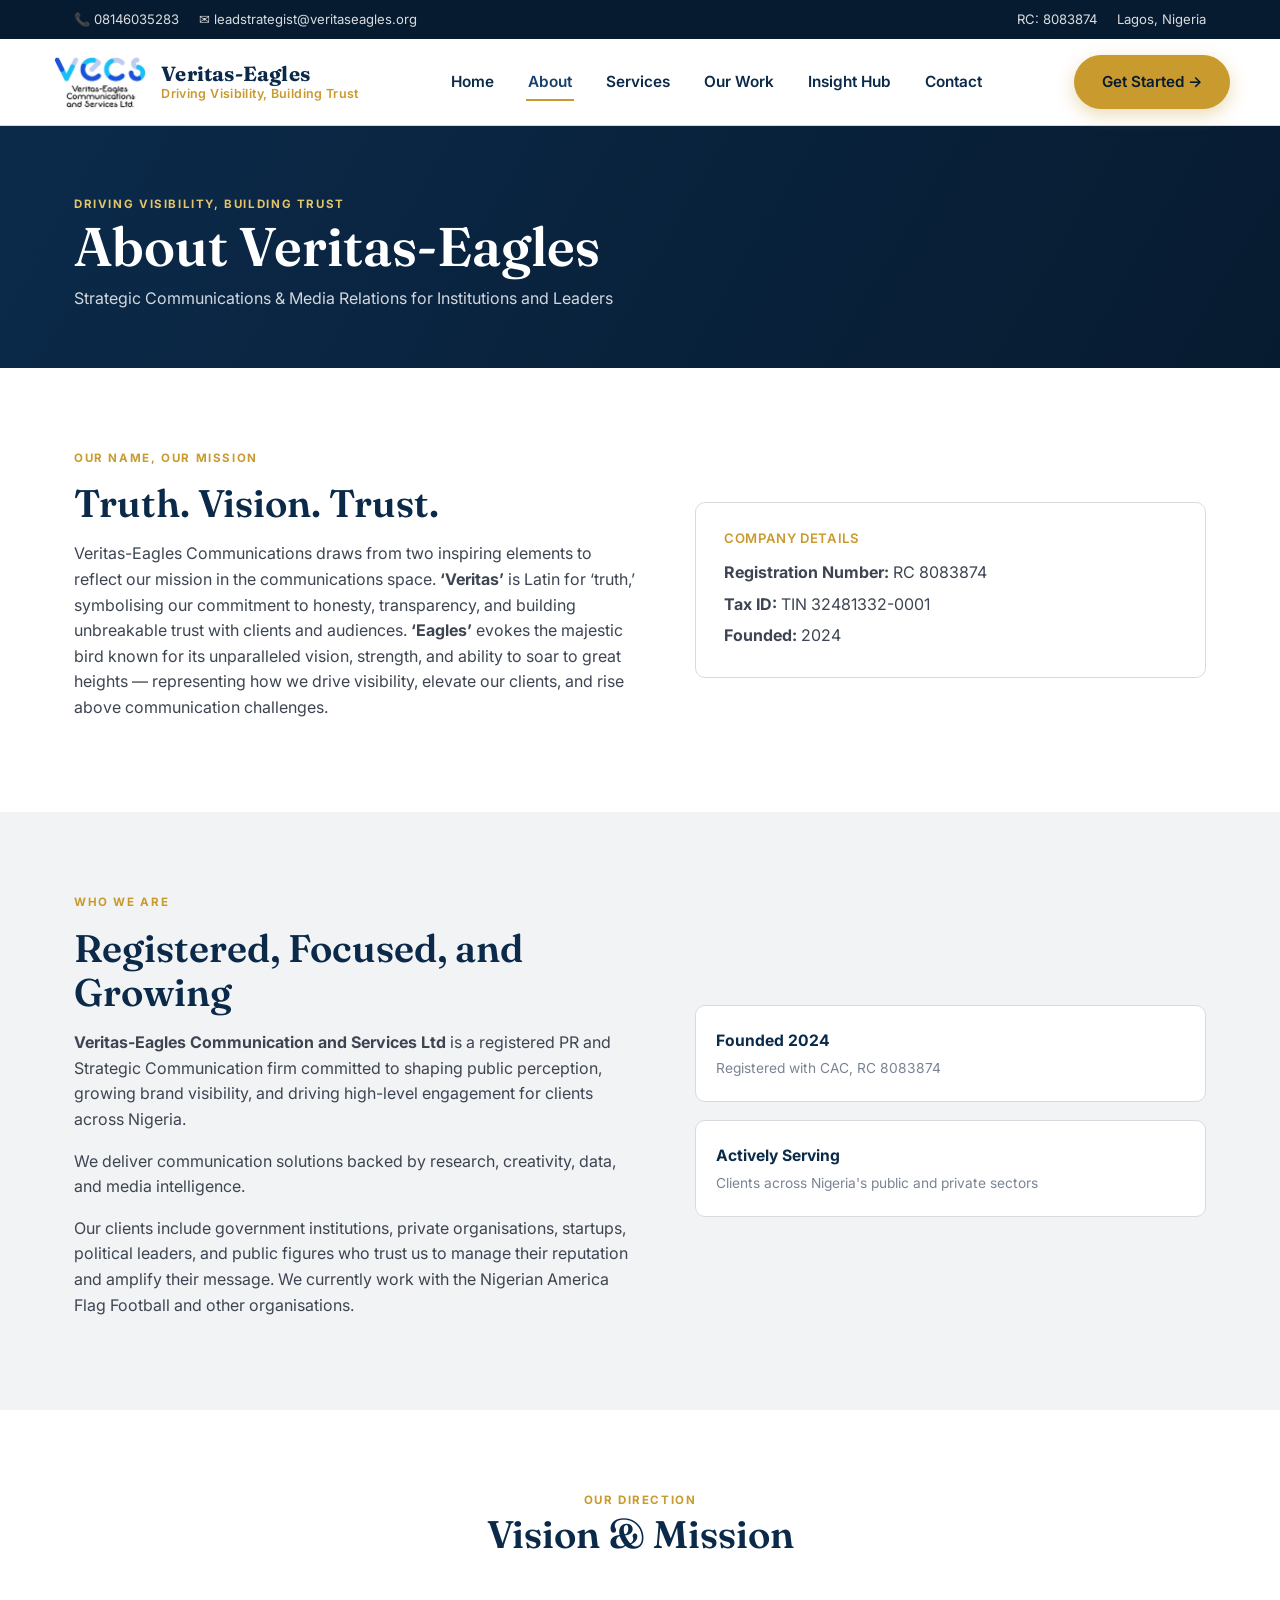
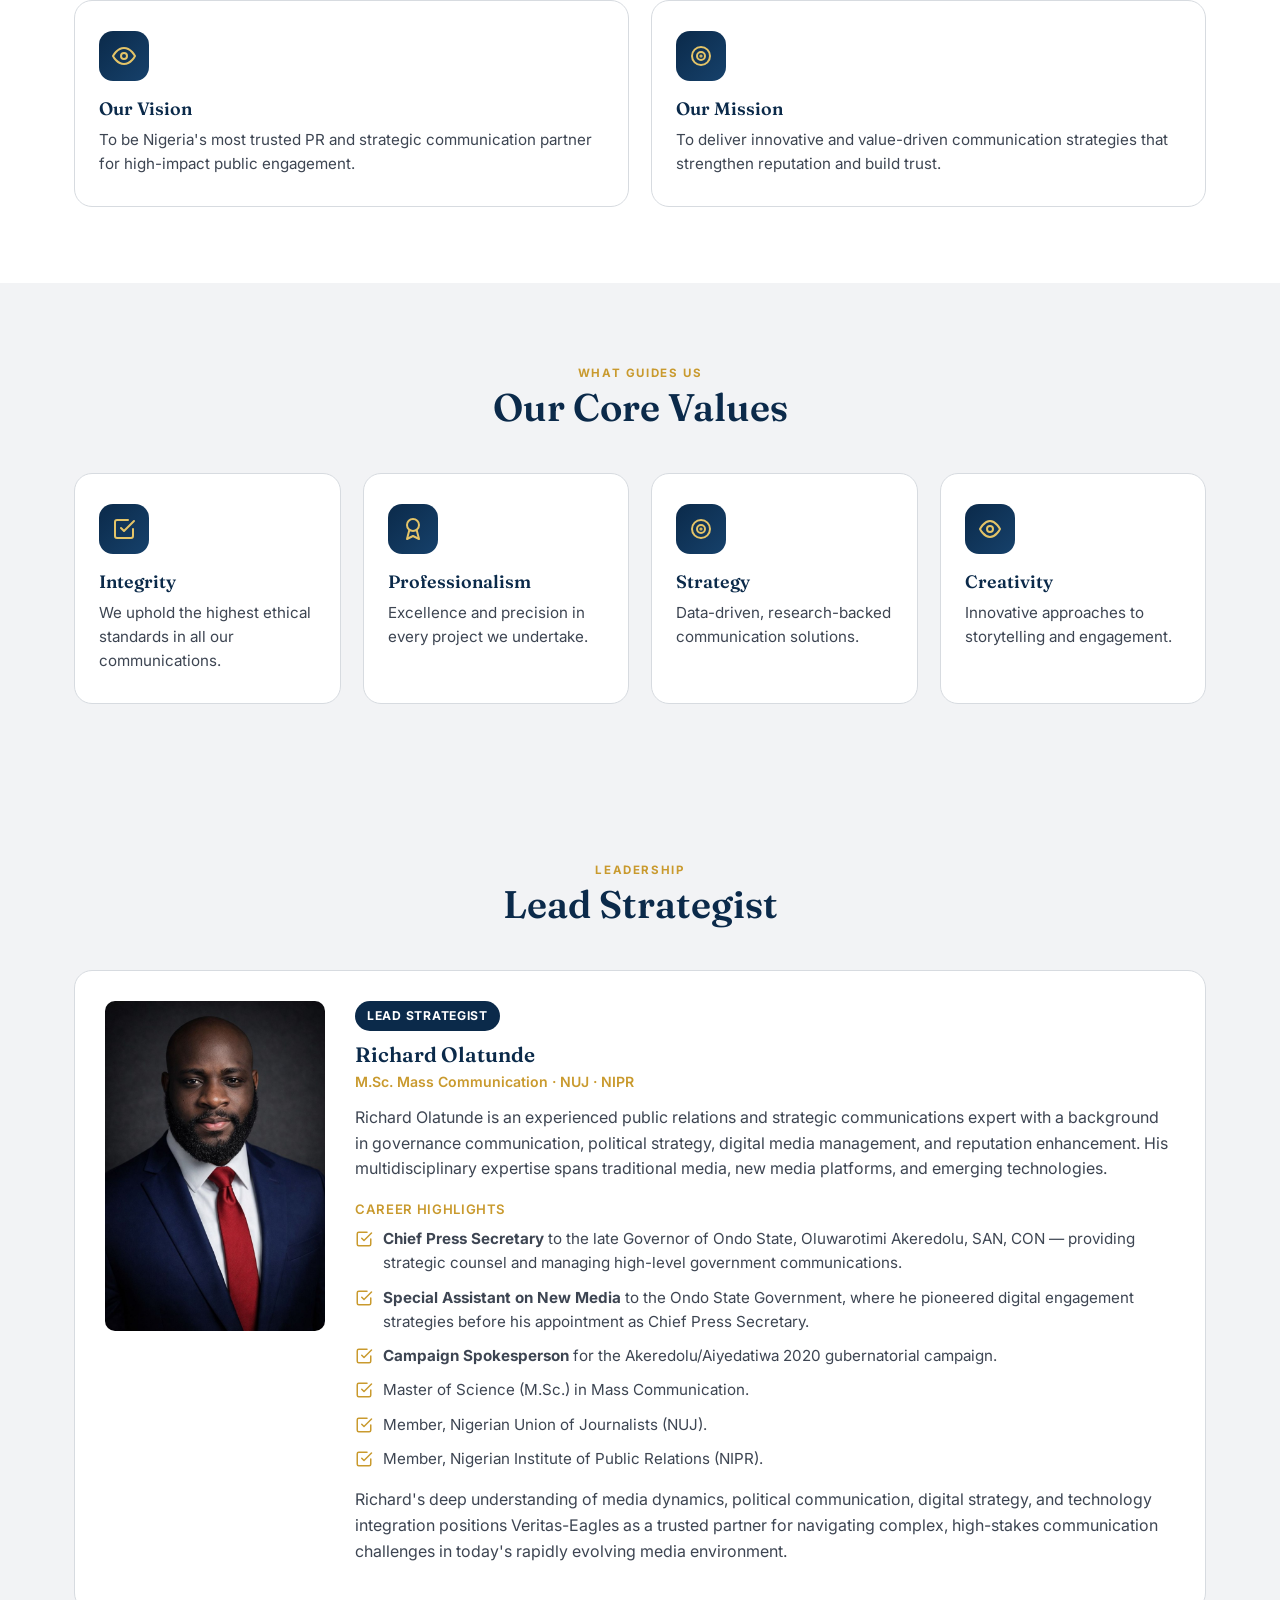
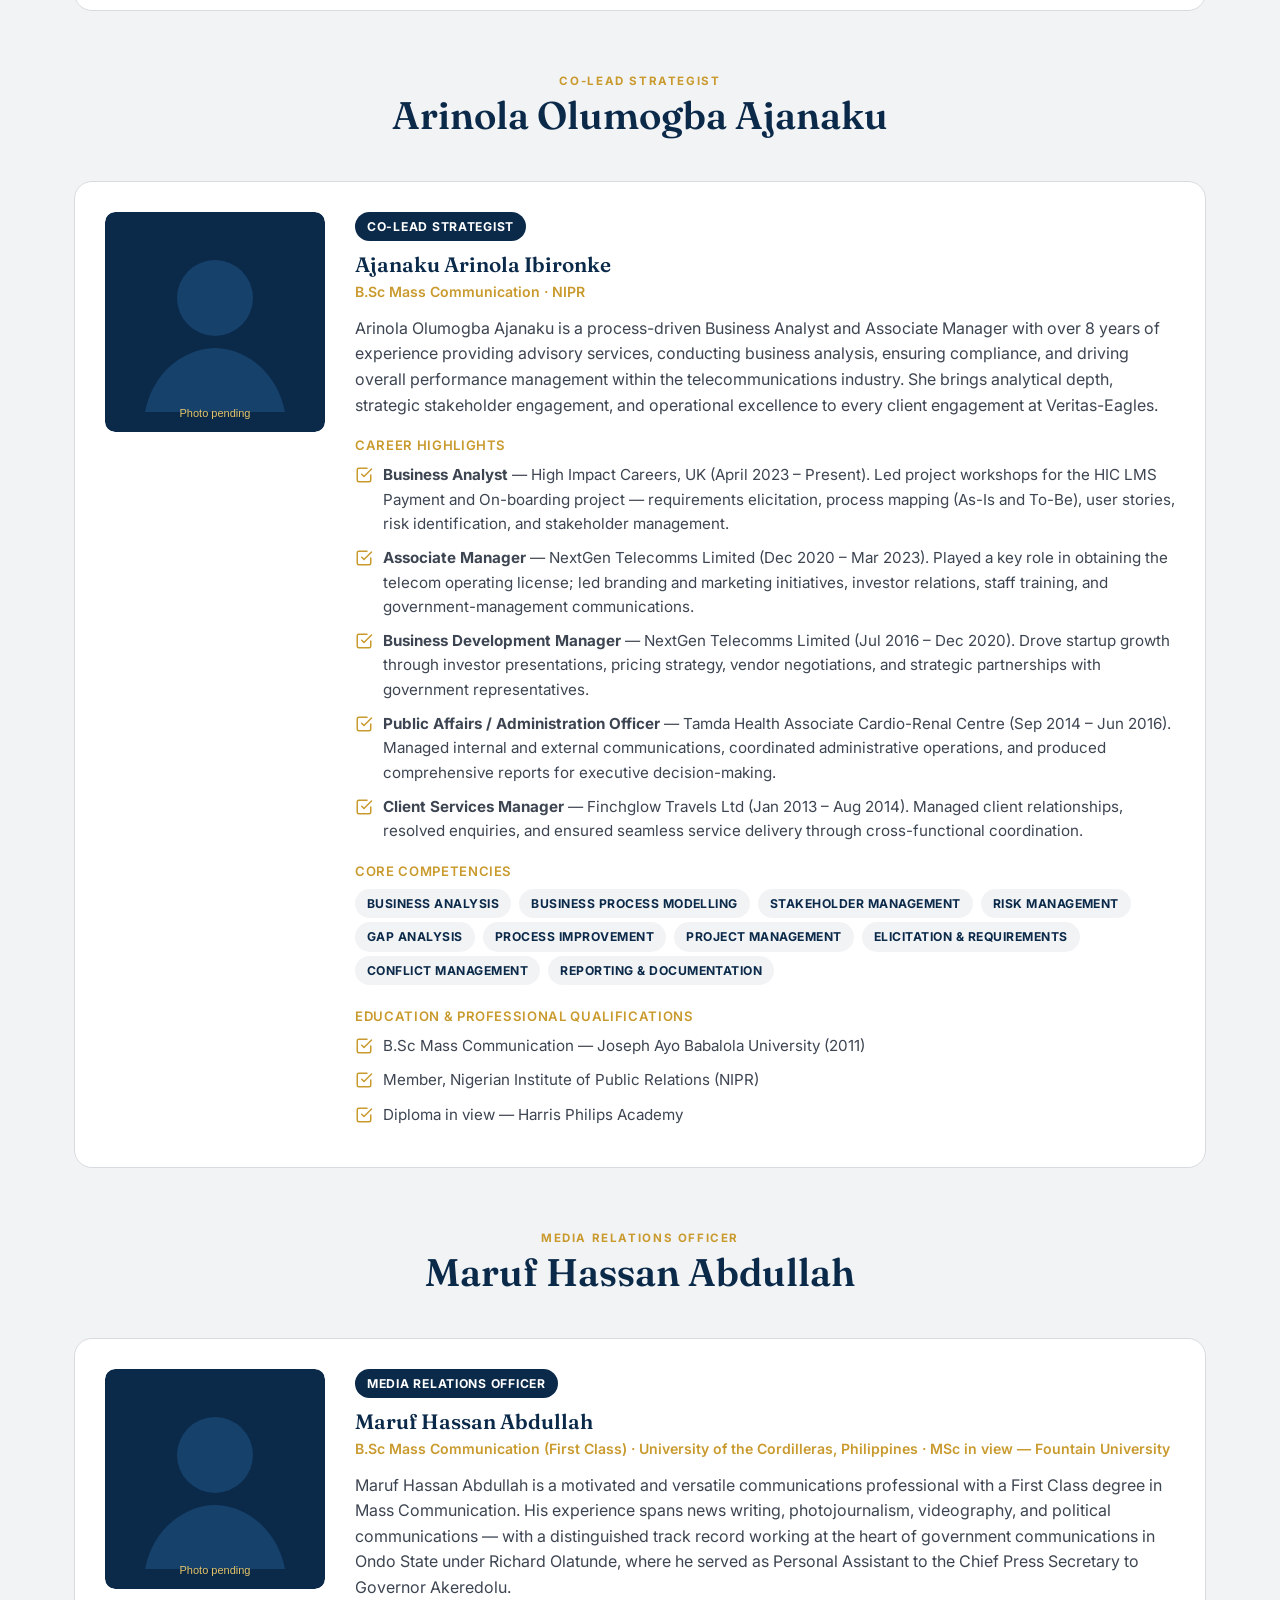
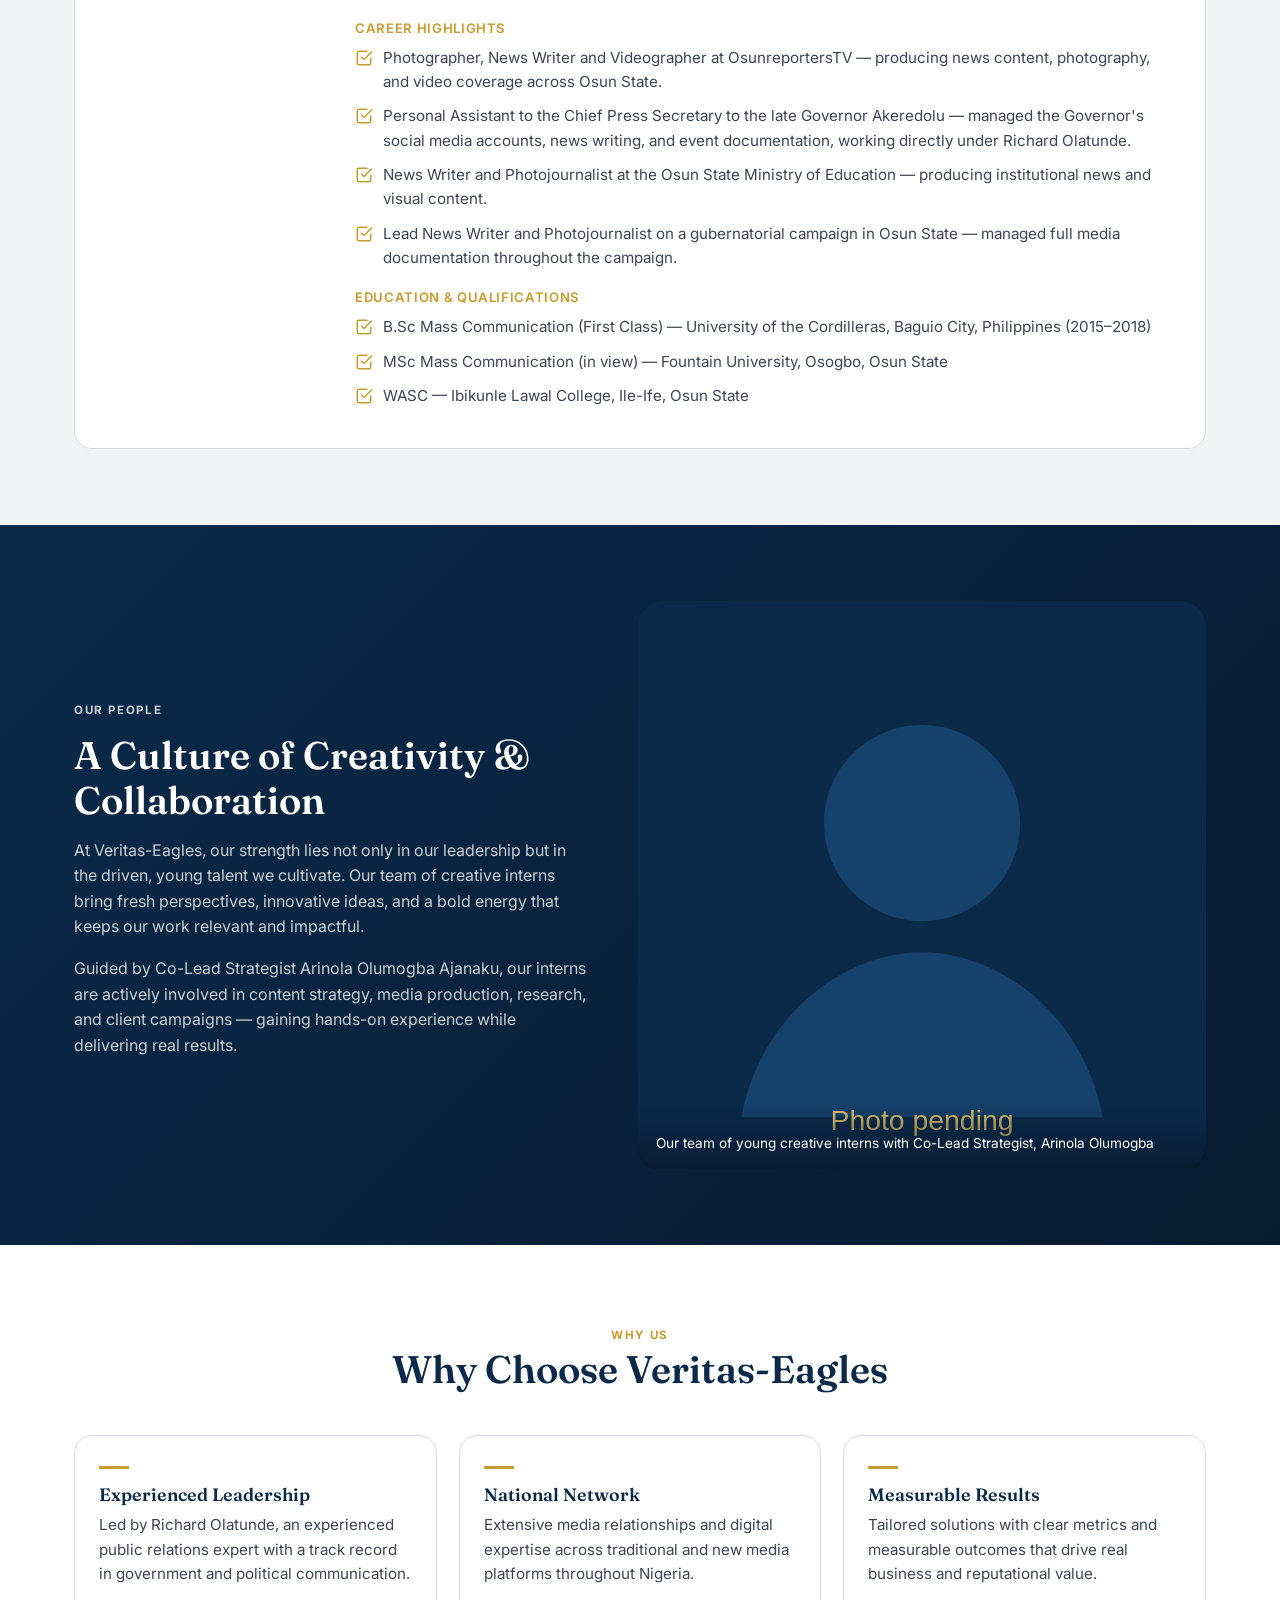
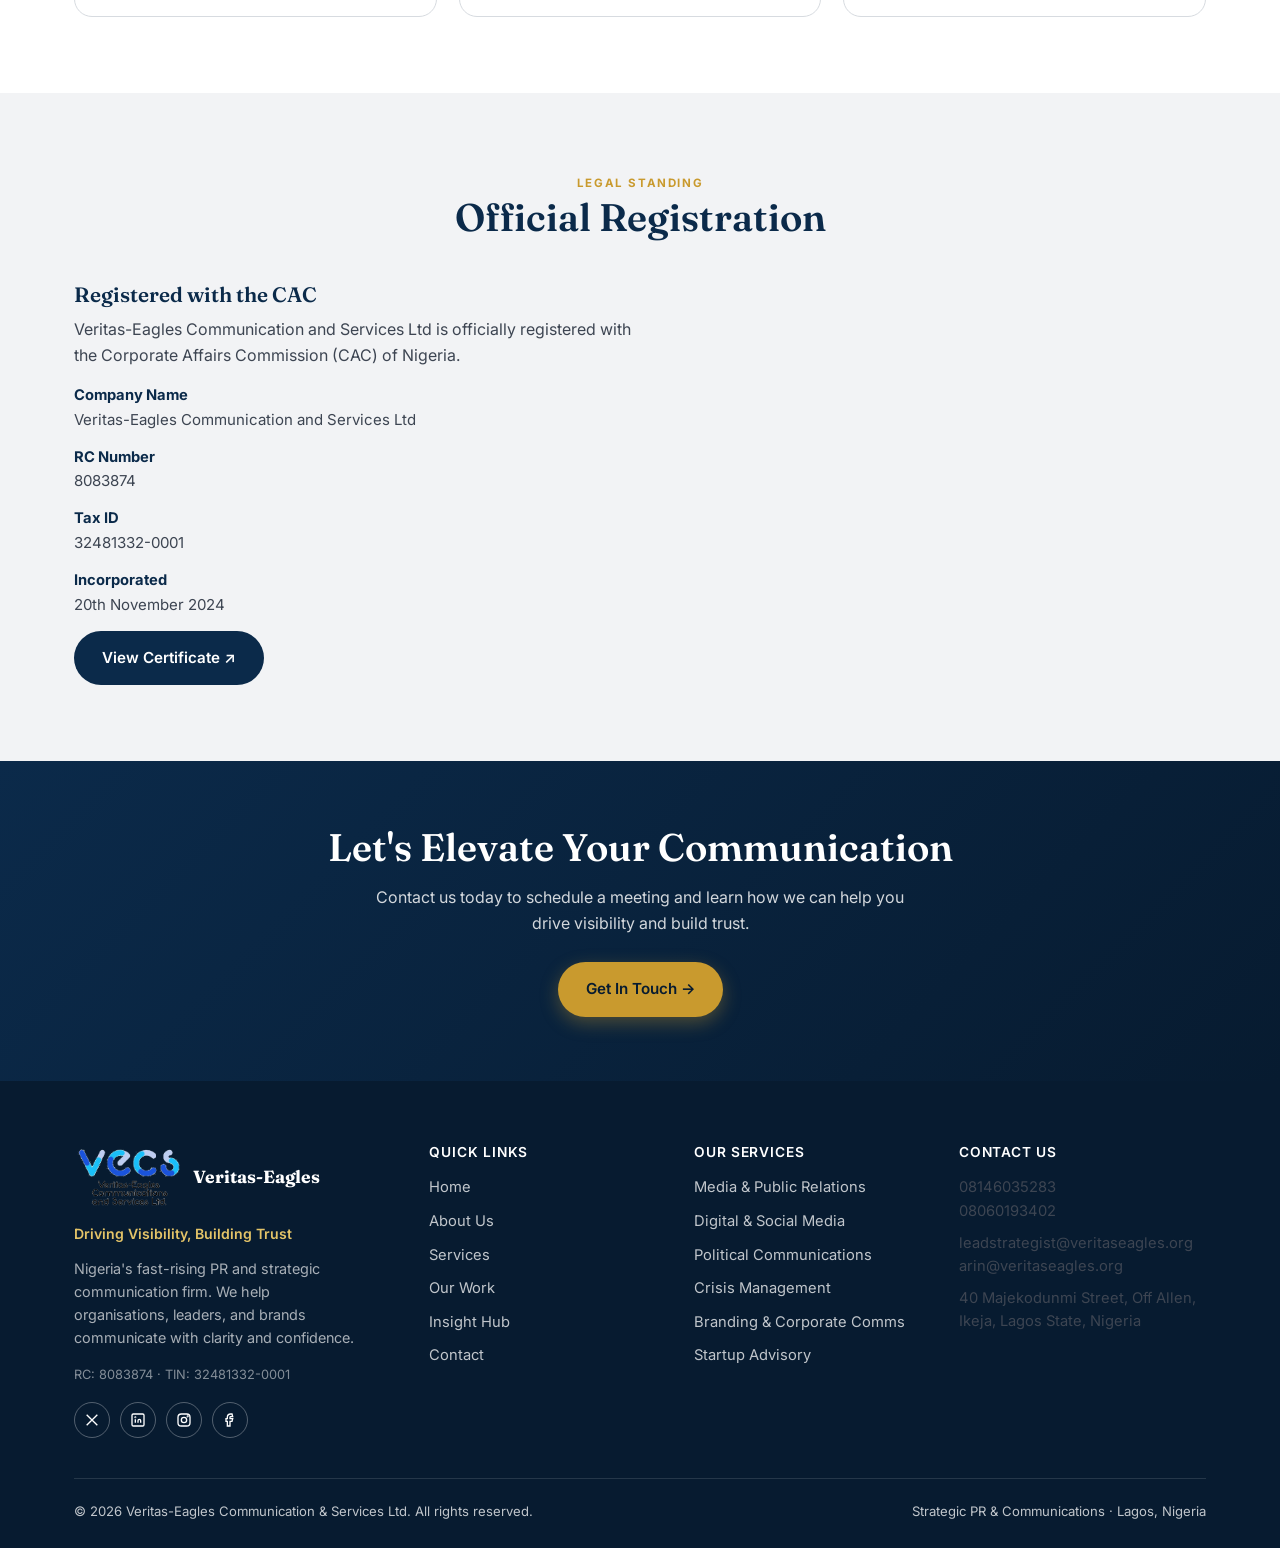
==== about.html @ 8a4286e8 "New Website" ====
<!DOCTYPE html>
<html lang="en">
<head>
<meta charset="UTF-8">
<meta name="viewport" content="width=device-width, initial-scale=1.0">
<title>About Us | Veritas-Eagles Communications</title>
<meta name="description" content="Veritas-Eagles Communications and Services Ltd — strategic communications and media relations for institutions and leaders across Nigeria.">
<link rel="icon" href="images/logo.svg" type="image/svg+xml">
<link rel="preconnect" href="https://fonts.googleapis.com">
<link href="https://fonts.googleapis.com/css2?family=Fraunces:wght@500;600;700&family=Inter:wght@400;500;600;700&display=swap" rel="stylesheet">
<link rel="stylesheet" href="css/styles.css">
</head>
<body>

<div class="topbar">
  <div class="container">
    <div class="topbar-left">
      <span>&#128222; 08146035283</span>
      <span>&#9993; leadstrategist@veritaseagles.org</span>
    </div>
    <div class="topbar-right">
      <span>RC: 8083874</span>
      <span>Lagos, Nigeria</span>
    </div>
  </div>
</div>

<header class="site-header">
  <div class="container nav-row">
    <a href="index.html" class="brand">
      <img src="images/veritas-logo-header.png" alt="Veritas-Eagles Communications and Services Ltd logo">
      <span class="brand-text">
        <span class="name">Veritas-Eagles</span>
        <span class="tagline">Driving Visibility, Building Trust</span>
      </span>
    </a>
    <nav class="main-nav">
      <ul>
        <li><a href="index.html">Home</a></li>
        <li><a href="about.html">About</a></li>
        <li><a href="services.html">Services</a></li>
        <li><a href="work.html">Our Work</a></li>
        <li><a href="insight-hub.html">Insight Hub</a></li>
        <li><a href="contact.html">Contact</a></li>
      </ul>
    </nav>
    <div class="nav-actions">
      <a href="contact.html" class="btn btn--gold">Get Started &rarr;</a>
      <button class="nav-toggle" aria-label="Toggle menu"><span></span><span></span><span></span></button>
    </div>
  </div>
</header>

<section class="page-hero">
  <div class="container">
    <p class="eyebrow">Driving Visibility, Building Trust</p>
    <h1>About Veritas-Eagles</h1>
    <p>Strategic Communications &amp; Media Relations for Institutions and Leaders</p>
  </div>
</section>

<section class="section">
  <div class="container two-col">
    <div>
      <p class="eyebrow">Our Name, Our Mission</p>
      <h2>Truth. Vision. Trust.</h2>
      <p>Veritas-Eagles Communications draws from two inspiring elements to reflect our mission in the communications space. <strong>&lsquo;Veritas&rsquo;</strong> is Latin for &lsquo;truth,&rsquo; symbolising our commitment to honesty, transparency, and building unbreakable trust with clients and audiences. <strong>&lsquo;Eagles&rsquo;</strong> evokes the majestic bird known for its unparalleled vision, strength, and ability to soar to great heights — representing how we drive visibility, elevate our clients, and rise above communication challenges.</p>
    </div>
    <div class="stat-card" style="padding:28px;">
      <h4 style="font-family:var(--font-body); text-transform:uppercase; letter-spacing:0.05em; font-size:0.82rem; color:var(--gold); margin-bottom:14px;">Company Details</h4>
      <p style="margin-bottom:6px;"><strong>Registration Number:</strong> RC 8083874</p>
      <p style="margin-bottom:6px;"><strong>Tax ID:</strong> TIN 32481332-0001</p>
      <p style="margin-bottom:0;"><strong>Founded:</strong> 2024</p>
    </div>
  </div>
</section>

<section class="section section--grey">
  <div class="container two-col">
    <div>
      <p class="eyebrow">Who We Are</p>
      <h2>Registered, Focused, and Growing</h2>
      <p><strong>Veritas-Eagles Communication and Services Ltd</strong> is a registered PR and Strategic Communication firm committed to shaping public perception, growing brand visibility, and driving high-level engagement for clients across Nigeria.</p>
      <p>We deliver communication solutions backed by research, creativity, data, and media intelligence.</p>
      <p>Our clients include government institutions, private organisations, startups, political leaders, and public figures who trust us to manage their reputation and amplify their message. We currently work with the Nigerian America Flag Football and other organisations.</p>
    </div>
    <div>
      <div class="stat-card" style="margin-bottom:18px;">
        <div class="stat-label">Founded 2024</div>
        <div class="stat-sub">Registered with CAC, RC 8083874</div>
      </div>
      <div class="stat-card">
        <div class="stat-label">Actively Serving</div>
        <div class="stat-sub">Clients across Nigeria's public and private sectors</div>
      </div>
    </div>
  </div>
</section>

<section class="section">
  <div class="container">
    <div class="section-head">
      <p class="eyebrow">Our Direction</p>
      <h2>Vision &amp; Mission</h2>
    </div>
    <div class="card-grid" style="grid-template-columns:repeat(2,1fr);">
      <div class="service-card">
        <div class="icon-badge"><svg viewBox="0 0 24 24" fill="none" stroke-width="2" stroke-linecap="round" stroke-linejoin="round"><path d="M1 12s4-8 11-8 11 8 11 8-4 8-11 8-11-8-11-8z"/><circle cx="12" cy="12" r="3"/></svg></div>
        <h3>Our Vision</h3>
        <p>To be Nigeria's most trusted PR and strategic communication partner for high-impact public engagement.</p>
      </div>
      <div class="service-card">
        <div class="icon-badge"><svg viewBox="0 0 24 24" fill="none" stroke-width="2" stroke-linecap="round" stroke-linejoin="round"><circle cx="12" cy="12" r="9"/><circle cx="12" cy="12" r="4"/><circle cx="12" cy="12" r="0.6"/></svg></div>
        <h3>Our Mission</h3>
        <p>To deliver innovative and value-driven communication strategies that strengthen reputation and build trust.</p>
      </div>
    </div>
  </div>
</section>

<section class="section section--grey">
  <div class="container">
    <div class="section-head">
      <p class="eyebrow">What Guides Us</p>
      <h2>Our Core Values</h2>
    </div>
    <div class="card-grid">
      <div class="service-card">
        <div class="icon-badge"><svg viewBox="0 0 24 24" fill="none" stroke-width="2" stroke-linecap="round" stroke-linejoin="round"><path d="M9 11l3 3L22 4"/><path d="M21 12v7a2 2 0 0 1-2 2H5a2 2 0 0 1-2-2V5a2 2 0 0 1 2-2h11"/></svg></div>
        <h3>Integrity</h3>
        <p>We uphold the highest ethical standards in all our communications.</p>
      </div>
      <div class="service-card">
        <div class="icon-badge"><svg viewBox="0 0 24 24" fill="none" stroke-width="2" stroke-linecap="round" stroke-linejoin="round"><circle cx="12" cy="8" r="6"/><path d="M8.2 13.5L6 22l6-3 6 3-2.2-8.5"/></svg></div>
        <h3>Professionalism</h3>
        <p>Excellence and precision in every project we undertake.</p>
      </div>
      <div class="service-card">
        <div class="icon-badge"><svg viewBox="0 0 24 24" fill="none" stroke-width="2" stroke-linecap="round" stroke-linejoin="round"><circle cx="12" cy="12" r="9"/><circle cx="12" cy="12" r="4"/><circle cx="12" cy="12" r="0.6"/></svg></div>
        <h3>Strategy</h3>
        <p>Data-driven, research-backed communication solutions.</p>
      </div>
      <div class="service-card">
        <div class="icon-badge"><svg viewBox="0 0 24 24" fill="none" stroke-width="2" stroke-linecap="round" stroke-linejoin="round"><path d="M2 12s4-8 10-8 10 8 10 8-4 8-10 8-10-8-10-8z"/><circle cx="12" cy="12" r="3"/></svg></div>
        <h3>Creativity</h3>
        <p>Innovative approaches to storytelling and engagement.</p>
      </div>
    </div>
  </div>
</section>

<section class="section section--grey">
  <div class="container">
    <div class="section-head">
      <p class="eyebrow">Leadership</p>
      <h2>Lead Strategist</h2>
    </div>
    <div class="team-card">
      <img src="images/richard-headshot.jpg" alt="Richard Olatunde, Lead Strategist" onerror="this.src='images/headshot-placeholder.svg'">
      <div>
        <span class="role-label">Lead Strategist</span>
        <h3 style="margin-bottom:4px;">Richard Olatunde</h3>
        <div class="credentials">M.Sc. Mass Communication &middot; NUJ &middot; NIPR</div>
        <p>Richard Olatunde is an experienced public relations and strategic communications expert with a background in governance communication, political strategy, digital media management, and reputation enhancement. His multidisciplinary expertise spans traditional media, new media platforms, and emerging technologies.</p>
        <h4 style="font-family:var(--font-body); text-transform:uppercase; letter-spacing:0.05em; font-size:0.82rem; color:var(--gold); margin:20px 0 10px;">Career Highlights</h4>
        <ul class="highlight-list">
          <li><svg viewBox="0 0 24 24" fill="none" stroke-width="2" stroke-linecap="round" stroke-linejoin="round"><path d="M9 11l3 3L22 4"/><path d="M21 12v7a2 2 0 0 1-2 2H5a2 2 0 0 1-2-2V5a2 2 0 0 1 2-2h11"/></svg><span><strong>Chief Press Secretary</strong> to the late Governor of Ondo State, Oluwarotimi Akeredolu, SAN, CON &mdash; providing strategic counsel and managing high-level government communications.</span></li>
          <li><svg viewBox="0 0 24 24" fill="none" stroke-width="2" stroke-linecap="round" stroke-linejoin="round"><path d="M9 11l3 3L22 4"/><path d="M21 12v7a2 2 0 0 1-2 2H5a2 2 0 0 1-2-2V5a2 2 0 0 1 2-2h11"/></svg><span><strong>Special Assistant on New Media</strong> to the Ondo State Government, where he pioneered digital engagement strategies before his appointment as Chief Press Secretary.</span></li>
          <li><svg viewBox="0 0 24 24" fill="none" stroke-width="2" stroke-linecap="round" stroke-linejoin="round"><path d="M9 11l3 3L22 4"/><path d="M21 12v7a2 2 0 0 1-2 2H5a2 2 0 0 1-2-2V5a2 2 0 0 1 2-2h11"/></svg><span><strong>Campaign Spokesperson</strong> for the Akeredolu/Aiyedatiwa 2020 gubernatorial campaign.</span></li>
          <li><svg viewBox="0 0 24 24" fill="none" stroke-width="2" stroke-linecap="round" stroke-linejoin="round"><path d="M9 11l3 3L22 4"/><path d="M21 12v7a2 2 0 0 1-2 2H5a2 2 0 0 1-2-2V5a2 2 0 0 1 2-2h11"/></svg><span>Master of Science (M.Sc.) in Mass Communication.</span></li>
          <li><svg viewBox="0 0 24 24" fill="none" stroke-width="2" stroke-linecap="round" stroke-linejoin="round"><path d="M9 11l3 3L22 4"/><path d="M21 12v7a2 2 0 0 1-2 2H5a2 2 0 0 1-2-2V5a2 2 0 0 1 2-2h11"/></svg><span>Member, Nigerian Union of Journalists (NUJ).</span></li>
          <li><svg viewBox="0 0 24 24" fill="none" stroke-width="2" stroke-linecap="round" stroke-linejoin="round"><path d="M9 11l3 3L22 4"/><path d="M21 12v7a2 2 0 0 1-2 2H5a2 2 0 0 1-2-2V5a2 2 0 0 1 2-2h11"/></svg><span>Member, Nigerian Institute of Public Relations (NIPR).</span></li>
        </ul>
        <p style="margin-top:16px;">Richard's deep understanding of media dynamics, political communication, digital strategy, and technology integration positions Veritas-Eagles as a trusted partner for navigating complex, high-stakes communication challenges in today's rapidly evolving media environment.</p>
      </div>
    </div>

    <div class="section-head" style="margin-top:56px;">
      <p class="eyebrow">Co-Lead Strategist</p>
      <h2>Arinola Olumogba Ajanaku</h2>
    </div>
    <div class="team-card">
      <img src="images/arinola-headshot.jpg" alt="Arinola Olumogba Ajanaku, Co-Lead Strategist" onerror="this.src='images/headshot-placeholder.svg'">
      <div>
        <span class="role-label">Co-Lead Strategist</span>
        <h3 style="margin-bottom:4px;">Ajanaku Arinola Ibironke</h3>
        <div class="credentials">B.Sc Mass Communication &middot; NIPR</div>
        <p>Arinola Olumogba Ajanaku is a process-driven Business Analyst and Associate Manager with over 8 years of experience providing advisory services, conducting business analysis, ensuring compliance, and driving overall performance management within the telecommunications industry. She brings analytical depth, strategic stakeholder engagement, and operational excellence to every client engagement at Veritas-Eagles.</p>
        <h4 style="font-family:var(--font-body); text-transform:uppercase; letter-spacing:0.05em; font-size:0.82rem; color:var(--gold); margin:20px 0 10px;">Career Highlights</h4>
        <ul class="highlight-list">
          <li><svg viewBox="0 0 24 24" fill="none" stroke-width="2" stroke-linecap="round" stroke-linejoin="round"><path d="M9 11l3 3L22 4"/><path d="M21 12v7a2 2 0 0 1-2 2H5a2 2 0 0 1-2-2V5a2 2 0 0 1 2-2h11"/></svg><span><strong>Business Analyst</strong> &mdash; High Impact Careers, UK (April 2023 &ndash; Present). Led project workshops for the HIC LMS Payment and On-boarding project &mdash; requirements elicitation, process mapping (As-Is and To-Be), user stories, risk identification, and stakeholder management.</span></li>
          <li><svg viewBox="0 0 24 24" fill="none" stroke-width="2" stroke-linecap="round" stroke-linejoin="round"><path d="M9 11l3 3L22 4"/><path d="M21 12v7a2 2 0 0 1-2 2H5a2 2 0 0 1-2-2V5a2 2 0 0 1 2-2h11"/></svg><span><strong>Associate Manager</strong> &mdash; NextGen Telecomms Limited (Dec 2020 &ndash; Mar 2023). Played a key role in obtaining the telecom operating license; led branding and marketing initiatives, investor relations, staff training, and government-management communications.</span></li>
          <li><svg viewBox="0 0 24 24" fill="none" stroke-width="2" stroke-linecap="round" stroke-linejoin="round"><path d="M9 11l3 3L22 4"/><path d="M21 12v7a2 2 0 0 1-2 2H5a2 2 0 0 1-2-2V5a2 2 0 0 1 2-2h11"/></svg><span><strong>Business Development Manager</strong> &mdash; NextGen Telecomms Limited (Jul 2016 &ndash; Dec 2020). Drove startup growth through investor presentations, pricing strategy, vendor negotiations, and strategic partnerships with government representatives.</span></li>
          <li><svg viewBox="0 0 24 24" fill="none" stroke-width="2" stroke-linecap="round" stroke-linejoin="round"><path d="M9 11l3 3L22 4"/><path d="M21 12v7a2 2 0 0 1-2 2H5a2 2 0 0 1-2-2V5a2 2 0 0 1 2-2h11"/></svg><span><strong>Public Affairs / Administration Officer</strong> &mdash; Tamda Health Associate Cardio-Renal Centre (Sep 2014 &ndash; Jun 2016). Managed internal and external communications, coordinated administrative operations, and produced comprehensive reports for executive decision-making.</span></li>
          <li><svg viewBox="0 0 24 24" fill="none" stroke-width="2" stroke-linecap="round" stroke-linejoin="round"><path d="M9 11l3 3L22 4"/><path d="M21 12v7a2 2 0 0 1-2 2H5a2 2 0 0 1-2-2V5a2 2 0 0 1 2-2h11"/></svg><span><strong>Client Services Manager</strong> &mdash; Finchglow Travels Ltd (Jan 2013 &ndash; Aug 2014). Managed client relationships, resolved enquiries, and ensured seamless service delivery through cross-functional coordination.</span></li>
        </ul>
        <h4 style="font-family:var(--font-body); text-transform:uppercase; letter-spacing:0.05em; font-size:0.82rem; color:var(--gold); margin:20px 0 10px;">Core Competencies</h4>
        <div>
          <span class="tag">Business Analysis</span><span class="tag">Business Process Modelling</span><span class="tag">Stakeholder Management</span><span class="tag">Risk Management</span><span class="tag">Gap Analysis</span><span class="tag">Process Improvement</span><span class="tag">Project Management</span><span class="tag">Elicitation &amp; Requirements</span><span class="tag">Conflict Management</span><span class="tag">Reporting &amp; Documentation</span>
        </div>
        <h4 style="font-family:var(--font-body); text-transform:uppercase; letter-spacing:0.05em; font-size:0.82rem; color:var(--gold); margin:20px 0 10px;">Education &amp; Professional Qualifications</h4>
        <ul class="highlight-list">
          <li><svg viewBox="0 0 24 24" fill="none" stroke-width="2" stroke-linecap="round" stroke-linejoin="round"><path d="M9 11l3 3L22 4"/><path d="M21 12v7a2 2 0 0 1-2 2H5a2 2 0 0 1-2-2V5a2 2 0 0 1 2-2h11"/></svg><span>B.Sc Mass Communication &mdash; Joseph Ayo Babalola University (2011)</span></li>
          <li><svg viewBox="0 0 24 24" fill="none" stroke-width="2" stroke-linecap="round" stroke-linejoin="round"><path d="M9 11l3 3L22 4"/><path d="M21 12v7a2 2 0 0 1-2 2H5a2 2 0 0 1-2-2V5a2 2 0 0 1 2-2h11"/></svg><span>Member, Nigerian Institute of Public Relations (NIPR)</span></li>
          <li><svg viewBox="0 0 24 24" fill="none" stroke-width="2" stroke-linecap="round" stroke-linejoin="round"><path d="M9 11l3 3L22 4"/><path d="M21 12v7a2 2 0 0 1-2 2H5a2 2 0 0 1-2-2V5a2 2 0 0 1 2-2h11"/></svg><span>Diploma in view &mdash; Harris Philips Academy</span></li>
        </ul>
      </div>
    </div>

    <div class="section-head" style="margin-top:56px;">
      <p class="eyebrow">Media Relations Officer</p>
      <h2>Maruf Hassan Abdullah</h2>
    </div>
    <div class="team-card">
      <img src="images/maruf-headshot.jpg" alt="Maruf Hassan Abdullah, Media Relations Officer" onerror="this.src='images/headshot-placeholder.svg'">
      <div>
        <span class="role-label">Media Relations Officer</span>
        <h3 style="margin-bottom:4px;">Maruf Hassan Abdullah</h3>
        <div class="credentials">B.Sc Mass Communication (First Class) &middot; University of the Cordilleras, Philippines &middot; MSc in view &mdash; Fountain University</div>
        <p>Maruf Hassan Abdullah is a motivated and versatile communications professional with a First Class degree in Mass Communication. His experience spans news writing, photojournalism, videography, and political communications &mdash; with a distinguished track record working at the heart of government communications in Ondo State under Richard Olatunde, where he served as Personal Assistant to the Chief Press Secretary to Governor Akeredolu.</p>
        <h4 style="font-family:var(--font-body); text-transform:uppercase; letter-spacing:0.05em; font-size:0.82rem; color:var(--gold); margin:20px 0 10px;">Career Highlights</h4>
        <ul class="highlight-list">
          <li><svg viewBox="0 0 24 24" fill="none" stroke-width="2" stroke-linecap="round" stroke-linejoin="round"><path d="M9 11l3 3L22 4"/><path d="M21 12v7a2 2 0 0 1-2 2H5a2 2 0 0 1-2-2V5a2 2 0 0 1 2-2h11"/></svg><span>Photographer, News Writer and Videographer at OsunreportersTV &mdash; producing news content, photography, and video coverage across Osun State.</span></li>
          <li><svg viewBox="0 0 24 24" fill="none" stroke-width="2" stroke-linecap="round" stroke-linejoin="round"><path d="M9 11l3 3L22 4"/><path d="M21 12v7a2 2 0 0 1-2 2H5a2 2 0 0 1-2-2V5a2 2 0 0 1 2-2h11"/></svg><span>Personal Assistant to the Chief Press Secretary to the late Governor Akeredolu &mdash; managed the Governor's social media accounts, news writing, and event documentation, working directly under Richard Olatunde.</span></li>
          <li><svg viewBox="0 0 24 24" fill="none" stroke-width="2" stroke-linecap="round" stroke-linejoin="round"><path d="M9 11l3 3L22 4"/><path d="M21 12v7a2 2 0 0 1-2 2H5a2 2 0 0 1-2-2V5a2 2 0 0 1 2-2h11"/></svg><span>News Writer and Photojournalist at the Osun State Ministry of Education &mdash; producing institutional news and visual content.</span></li>
          <li><svg viewBox="0 0 24 24" fill="none" stroke-width="2" stroke-linecap="round" stroke-linejoin="round"><path d="M9 11l3 3L22 4"/><path d="M21 12v7a2 2 0 0 1-2 2H5a2 2 0 0 1-2-2V5a2 2 0 0 1 2-2h11"/></svg><span>Lead News Writer and Photojournalist on a gubernatorial campaign in Osun State &mdash; managed full media documentation throughout the campaign.</span></li>
        </ul>
        <h4 style="font-family:var(--font-body); text-transform:uppercase; letter-spacing:0.05em; font-size:0.82rem; color:var(--gold); margin:20px 0 10px;">Education &amp; Qualifications</h4>
        <ul class="highlight-list">
          <li><svg viewBox="0 0 24 24" fill="none" stroke-width="2" stroke-linecap="round" stroke-linejoin="round"><path d="M9 11l3 3L22 4"/><path d="M21 12v7a2 2 0 0 1-2 2H5a2 2 0 0 1-2-2V5a2 2 0 0 1 2-2h11"/></svg><span>B.Sc Mass Communication (First Class) &mdash; University of the Cordilleras, Baguio City, Philippines (2015&ndash;2018)</span></li>
          <li><svg viewBox="0 0 24 24" fill="none" stroke-width="2" stroke-linecap="round" stroke-linejoin="round"><path d="M9 11l3 3L22 4"/><path d="M21 12v7a2 2 0 0 1-2 2H5a2 2 0 0 1-2-2V5a2 2 0 0 1 2-2h11"/></svg><span>MSc Mass Communication (in view) &mdash; Fountain University, Osogbo, Osun State</span></li>
          <li><svg viewBox="0 0 24 24" fill="none" stroke-width="2" stroke-linecap="round" stroke-linejoin="round"><path d="M9 11l3 3L22 4"/><path d="M21 12v7a2 2 0 0 1-2 2H5a2 2 0 0 1-2-2V5a2 2 0 0 1 2-2h11"/></svg><span>WASC &mdash; Ibikunle Lawal College, Ile-Ife, Osun State</span></li>
        </ul>
      </div>
    </div>
  </div>
</section>

<section class="section section--navy">
  <div class="container culture-split">
    <div>
      <p class="eyebrow">Our People</p>
      <h2>A Culture of Creativity &amp; Collaboration</h2>
      <p>At Veritas-Eagles, our strength lies not only in our leadership but in the driven, young talent we cultivate. Our team of creative interns bring fresh perspectives, innovative ideas, and a bold energy that keeps our work relevant and impactful.</p>
      <p>Guided by Co-Lead Strategist Arinola Olumogba Ajanaku, our interns are actively involved in content strategy, media production, research, and client campaigns &mdash; gaining hands-on experience while delivering real results.</p>
    </div>
    <div class="culture-figure">
      <img src="images/team-photo.jpg" alt="Veritas-Eagles creative team" onerror="this.src='images/headshot-placeholder.svg'">
      <div class="culture-caption">Our team of young creative interns with Co-Lead Strategist, Arinola Olumogba</div>
    </div>
  </div>
</section>

<section class="section">
  <div class="container">
    <div class="section-head">
      <p class="eyebrow">Why Us</p>
      <h2>Why Choose Veritas-Eagles</h2>
    </div>
    <div class="card-grid" style="grid-template-columns:repeat(3,1fr);">
      <div class="service-card">
        <div class="accent-bar" style="width:30px; height:3px; background:var(--gold); margin-bottom:16px;"></div>
        <h3>Experienced Leadership</h3>
        <p>Led by Richard Olatunde, an experienced public relations expert with a track record in government and political communication.</p>
      </div>
      <div class="service-card">
        <div class="accent-bar" style="width:30px; height:3px; background:var(--gold); margin-bottom:16px;"></div>
        <h3>National Network</h3>
        <p>Extensive media relationships and digital expertise across traditional and new media platforms throughout Nigeria.</p>
      </div>
      <div class="service-card">
        <div class="accent-bar" style="width:30px; height:3px; background:var(--gold); margin-bottom:16px;"></div>
        <h3>Measurable Results</h3>
        <p>Tailored solutions with clear metrics and measurable outcomes that drive real business and reputational value.</p>
      </div>
    </div>
  </div>
</section>

<section class="section section--grey">
  <div class="container">
    <div class="section-head">
      <p class="eyebrow">Legal Standing</p>
      <h2>Official Registration</h2>
    </div>
    <div class="two-col">
      <div>
        <h3 style="margin-bottom:10px;">Registered with the CAC</h3>
        <p>Veritas-Eagles Communication and Services Ltd is officially registered with the Corporate Affairs Commission (CAC) of Nigeria.</p>
        <div class="reg-detail"><div><strong>Company Name</strong><span class="sub">Veritas-Eagles Communication and Services Ltd</span></div></div>
        <div class="reg-detail"><div><strong>RC Number</strong><span class="sub">8083874</span></div></div>
        <div class="reg-detail"><div><strong>Tax ID</strong><span class="sub">32481332-0001</span></div></div>
        <div class="reg-detail"><div><strong>Incorporated</strong><span class="sub">20th November 2024</span></div></div>
        <a href="images/cac-certificate.jpg" target="_blank" class="btn btn--navy">View Certificate &#8599;</a>
      </div>
      <div class="cert-wrap">
        <img src="images/cac-certificate.jpg" alt="CAC Certificate of Incorporation" onerror="this.parentElement.style.display='none'">
        <div class="cert-hint">Click to enlarge</div>
      </div>
    </div>
  </div>
</section>

<section class="section section--navy cta-band">
  <div class="container">
    <h2>Let's Elevate Your Communication</h2>
    <p>Contact us today to schedule a meeting and learn how we can help you drive visibility and build trust.</p>
    <a href="contact.html" class="btn btn--gold">Get In Touch &rarr;</a>
  </div>
</section>

<footer class="site-footer" id="site-footer-include"></footer>

<script src="js/main.js"></script>
<script src="js/footer.js"></script>
</body>
</html>
---- css/styles.css ----
/* ============================================================
   VECS — Veritas-Eagles Communications and Services Ltd
   Global stylesheet
   ============================================================ */

:root {
  --navy: #0B2A4A;
  --navy-deep: #071B30;
  --navy-mid: #16416B;
  --gold: #C99A2E;
  --gold-light: #E4C468;
  --off-white: #F7F8FA;
  --grey-100: #F2F3F5;
  --grey-300: #D7DBE0;
  --grey-500: #7A8494;
  --grey-700: #3D4552;
  --ink: #16202C;
  --white: #FFFFFF;
  --radius: 10px;
  --radius-lg: 18px;
  --shadow-sm: 0 2px 10px rgba(11, 42, 74, 0.08);
  --shadow-md: 0 10px 30px rgba(11, 42, 74, 0.14);
  --max-width: 1180px;
  --font-head: 'Fraunces', Georgia, 'Times New Roman', serif;
  --font-body: 'Inter', -apple-system, BlinkMacSystemFont, 'Segoe UI', sans-serif;
}

* { box-sizing: border-box; }
html { scroll-behavior: smooth; }

body {
  margin: 0;
  font-family: var(--font-body);
  color: var(--ink);
  background: var(--white);
  line-height: 1.6;
  -webkit-font-smoothing: antialiased;
}

img { max-width: 100%; display: block; }
a { color: inherit; text-decoration: none; }
ul { margin: 0; padding: 0; list-style: none; }

.container {
  max-width: var(--max-width);
  margin: 0 auto;
  padding: 0 24px;
}

h1, h2, h3, h4 {
  font-family: var(--font-head);
  color: var(--navy);
  line-height: 1.15;
  margin: 0 0 16px;
  font-weight: 600;
}

h1 { font-size: clamp(2.2rem, 4.5vw, 3.4rem); }
h2 { font-size: clamp(1.7rem, 3vw, 2.4rem); }
h3 { font-size: 1.3rem; }

p { margin: 0 0 16px; color: var(--grey-700); }

.eyebrow {
  display: inline-block;
  font-family: var(--font-body);
  font-weight: 700;
  font-size: 0.72rem;
  letter-spacing: 0.14em;
  text-transform: uppercase;
  color: var(--gold);
  margin-bottom: 14px;
}

.section {
  padding: 76px 0;
}

.section--tight { padding: 48px 0; }
.section--grey { background: var(--grey-100); }
.section--navy {
  background: linear-gradient(135deg, var(--navy) 0%, var(--navy-deep) 100%);
  color: var(--white);
}
.section--navy h2, .section--navy h3 { color: var(--white); }
.section--navy p { color: rgba(255,255,255,0.78); }

.section-head {
  max-width: 680px;
  margin: 0 auto 44px;
  text-align: center;
}
.section-head p { margin: 0; }

/* ---------- Buttons ---------- */
.btn {
  display: inline-flex;
  align-items: center;
  gap: 8px;
  padding: 13px 26px;
  border-radius: 999px;
  font-weight: 600;
  font-size: 0.95rem;
  border: 2px solid transparent;
  cursor: pointer;
  transition: transform 0.15s ease, box-shadow 0.15s ease, background 0.15s ease;
  white-space: nowrap;
}
.btn:hover { transform: translateY(-1px); }

.btn--gold {
  background: var(--gold);
  color: var(--navy-deep);
  box-shadow: 0 6px 18px rgba(201, 154, 46, 0.35);
}
.btn--gold:hover { background: var(--gold-light); }

.btn--navy {
  background: var(--navy);
  color: var(--white);
}
.btn--navy:hover { background: var(--navy-mid); }

.btn--outline {
  background: transparent;
  border-color: rgba(255,255,255,0.5);
  color: inherit;
}
.btn--outline:hover { background: rgba(255,255,255,0.1); }

.btn--outline-navy {
  background: transparent;
  border-color: var(--navy);
  color: var(--navy);
}
.btn--outline-navy:hover { background: var(--navy); color: var(--white); }

/* ---------- Top bar ---------- */
.topbar {
  background: var(--navy-deep);
  color: rgba(255,255,255,0.85);
  font-size: 0.82rem;
}
.topbar .container {
  display: flex;
  justify-content: space-between;
  align-items: center;
  padding-top: 9px;
  padding-bottom: 9px;
  flex-wrap: wrap;
  gap: 6px;
}
.topbar a { color: rgba(255,255,255,0.85); }
.topbar-left, .topbar-right { display: flex; gap: 20px; align-items: center; flex-wrap: wrap; }
.topbar-left span, .topbar-right span { display: inline-flex; align-items: center; gap: 6px; }

/* ---------- Header / Nav ---------- */
header.site-header {
  background: var(--white);
  border-bottom: 1px solid var(--grey-300);
  position: sticky;
  top: 0;
  z-index: 100;
}
.nav-row {
  display: flex;
  align-items: center;
  justify-content: space-between;
  padding: 14px 0;
  gap: 24px;
}
.brand {
  display: flex;
  align-items: center;
  gap: 12px;
}
.brand img { height: 58px; width: auto; }
.brand-text { display: flex; flex-direction: column; line-height: 1.2; }
.brand-text .name {
  font-family: var(--font-head);
  font-weight: 700;
  font-size: 1.28rem;
  color: var(--navy);
  letter-spacing: 0.01em;
}
.brand-text .tagline {
  font-size: 0.78rem;
  font-weight: 600;
  color: var(--gold);
  letter-spacing: 0.03em;
}

nav.main-nav ul { display: flex; gap: 30px; align-items: center; }
nav.main-nav a {
  font-weight: 600;
  font-size: 0.96rem;
  color: var(--navy);
  padding: 8px 2px;
  border-bottom: 2px solid transparent;
  transition: border-color 0.15s ease, color 0.15s ease;
}
nav.main-nav a:hover,
nav.main-nav a.active { border-color: var(--gold); color: var(--navy-mid); }

.nav-actions { display: flex; align-items: center; gap: 18px; }

.nav-toggle {
  display: none;
  flex-direction: column;
  gap: 5px;
  background: none;
  border: none;
  cursor: pointer;
  padding: 6px;
}
.nav-toggle span { width: 26px; height: 2.5px; background: var(--navy); border-radius: 2px; }

@media (max-width: 900px) {
  nav.main-nav {
    display: none;
    position: absolute;
    top: 100%;
    left: 0;
    right: 0;
    background: var(--white);
    border-bottom: 1px solid var(--grey-300);
    box-shadow: var(--shadow-md);
  }
  nav.main-nav.open { display: block; }
  nav.main-nav ul { flex-direction: column; padding: 18px 24px; gap: 4px; align-items: stretch; }
  nav.main-nav a { display: block; padding: 12px 0; border-bottom: 1px solid var(--grey-100); }
  .nav-toggle { display: flex; }
  .nav-actions .btn--gold { display: none; }
}

/* ---------- Hero ---------- */
.hero {
  position: relative;
  overflow: hidden;
  background: linear-gradient(120deg, var(--navy) 0%, var(--navy-mid) 55%, var(--navy-deep) 100%);
  color: var(--white);
}
.hero-slides {
  position: absolute;
  inset: 0;
  width: 100%;
  height: 100%;
  overflow: hidden;
}
.hero-slide {
  position: absolute;
  inset: 0;
  width: 100%;
  height: 100%;
  object-fit: cover;
  opacity: 0;
  transition: opacity 1.4s ease;
}
.hero-slide.active { opacity: 0.55; }
.hero::after {
  content: "";
  position: absolute;
  inset: 0;
  background: linear-gradient(120deg, rgba(11,42,74,0.92) 0%, rgba(11,42,74,0.65) 45%, rgba(7,27,48,0.85) 100%);
  z-index: 1;
}
.hero-dots {
  position: absolute;
  bottom: 22px;
  left: 24px;
  z-index: 3;
  display: flex;
  gap: 8px;
}
.hero-dots button {
  width: 8px; height: 8px;
  border-radius: 50%;
  border: none;
  background: rgba(255,255,255,0.35);
  cursor: pointer;
  padding: 0;
}
.hero-dots button.active { background: var(--gold); }
.hero-inner {
  position: relative;
  z-index: 2;
  padding: 96px 0 110px;
  max-width: 720px;
}
.hero .eyebrow { color: var(--gold-light); }
.hero h1 { color: var(--white); margin-bottom: 10px; }
.hero .subhead {
  font-family: var(--font-head);
  font-size: 1.3rem;
  color: var(--gold-light);
  margin-bottom: 22px;
}
.hero p.lead {
  font-size: 1.08rem;
  color: rgba(255,255,255,0.86);
  max-width: 560px;
}
.hero-actions { display: flex; gap: 16px; margin-top: 30px; flex-wrap: wrap; }
.pill {
  display: inline-block;
  padding: 7px 16px;
  border-radius: 999px;
  border: 1px solid rgba(255,255,255,0.35);
  font-size: 0.82rem;
  font-weight: 600;
  color: var(--gold-light);
  margin-bottom: 20px;
}

.page-hero {
  background: linear-gradient(120deg, var(--navy) 0%, var(--navy-deep) 100%);
  color: var(--white);
  padding: 64px 0 56px;
}
.page-hero .eyebrow { color: var(--gold-light); }
.page-hero h1 { color: var(--white); margin-bottom: 8px; }
.page-hero p { color: rgba(255,255,255,0.82); max-width: 620px; margin: 0; }

/* ---------- Stat tiles ---------- */
.stat-grid {
  display: grid;
  grid-template-columns: repeat(4, 1fr);
  gap: 18px;
  margin-top: 34px;
}
.stat-card {
  background: var(--white);
  border: 1px solid var(--grey-300);
  border-radius: var(--radius);
  padding: 22px 20px;
}
.stat-card .stat-label { font-weight: 700; color: var(--navy); font-size: 0.98rem; }
.stat-card .stat-sub { font-size: 0.86rem; color: var(--grey-500); margin-top: 4px; }

@media (max-width: 800px) {
  .stat-grid { grid-template-columns: 1fr 1fr; }
}
@media (max-width: 520px) {
  .stat-grid { grid-template-columns: 1fr; }
}

/* ---------- About / two column ---------- */
.two-col {
  display: grid;
  grid-template-columns: 1.05fr 0.95fr;
  gap: 56px;
  align-items: center;
}
@media (max-width: 860px) {
  .two-col { grid-template-columns: 1fr; }
}

.about-figure {
  background: var(--grey-100);
  border-radius: var(--radius-lg);
  padding: 10px;
  border: 1px solid var(--grey-300);
}
.about-figure img { border-radius: calc(var(--radius-lg) - 6px); width: 100%; }

/* ---------- Cards / grids ---------- */
.card-grid {
  display: grid;
  grid-template-columns: repeat(4, 1fr);
  gap: 22px;
}
@media (max-width: 980px) { .card-grid { grid-template-columns: 1fr 1fr; } }
@media (max-width: 560px) { .card-grid { grid-template-columns: 1fr; } }

.service-card {
  background: var(--white);
  border: 1px solid var(--grey-300);
  border-radius: var(--radius-lg);
  padding: 30px 24px;
  transition: box-shadow 0.15s ease, transform 0.15s ease;
}
.service-card:hover { box-shadow: var(--shadow-md); transform: translateY(-3px); }
.icon-badge {
  width: 50px; height: 50px;
  border-radius: 14px;
  background: linear-gradient(135deg, var(--navy) 0%, var(--navy-mid) 100%);
  display: flex; align-items: center; justify-content: center;
  margin-bottom: 18px;
}
.icon-badge svg { width: 24px; height: 24px; stroke: var(--gold-light); }
.service-card h3 { margin-bottom: 8px; font-size: 1.12rem; }
.service-card p { margin: 0; font-size: 0.95rem; }

/* ---------- Case studies ---------- */
.case-study {
  background: var(--white);
  border: 1px solid var(--grey-300);
  border-radius: var(--radius-lg);
  overflow: hidden;
  margin-bottom: 28px;
  display: grid;
  grid-template-columns: 260px 1fr;
}
@media (max-width: 800px) { .case-study { grid-template-columns: 1fr; } }

.case-study-media {
  background: linear-gradient(160deg, var(--navy) 0%, var(--navy-mid) 100%);
  display: flex;
  align-items: center;
  justify-content: center;
  padding: 30px;
}
.case-study-media svg { width: 100%; height: auto; max-width: 160px; }
.case-study-body { padding: 30px 32px; }
.tag {
  display: inline-block;
  background: var(--grey-100);
  color: var(--navy);
  font-size: 0.76rem;
  font-weight: 700;
  padding: 5px 12px;
  border-radius: 999px;
  margin-right: 8px;
  margin-bottom: 4px;
  text-transform: uppercase;
  letter-spacing: 0.04em;
}
.case-study-body h3 { margin-bottom: 4px; }
.case-study-body .sub { color: var(--grey-500); font-size: 0.9rem; margin-bottom: 18px; }
.case-study-body h4 {
  font-family: var(--font-body);
  font-size: 0.82rem;
  text-transform: uppercase;
  letter-spacing: 0.06em;
  color: var(--gold);
  margin: 18px 0 6px;
}
.result-tiles { display: flex; gap: 14px; flex-wrap: wrap; margin-top: 10px; }
.result-tile {
  background: var(--navy);
  color: var(--white);
  border-radius: var(--radius);
  padding: 14px 20px;
  min-width: 140px;
}
.result-tile .num { font-family: var(--font-head); font-size: 1.5rem; font-weight: 700; color: var(--gold-light); }
.result-tile .lbl { font-size: 0.82rem; color: rgba(255,255,255,0.8); margin-top: 2px; }
.outcome-list li {
  position: relative;
  padding-left: 22px;
  margin-bottom: 8px;
  color: var(--grey-700);
  font-size: 0.95rem;
}
.outcome-list li::before {
  content: "";
  position: absolute;
  left: 0; top: 8px;
  width: 8px; height: 8px;
  border-radius: 50%;
  background: var(--gold);
}

/* ---------- Testimonial ---------- */
.testimonial {
  background: var(--white);
  border: 1px solid var(--grey-300);
  border-radius: var(--radius-lg);
  padding: 34px;
  max-width: 720px;
  margin: 0 auto;
  text-align: center;
}
.testimonial p.quote {
  font-family: var(--font-head);
  font-size: 1.25rem;
  color: var(--navy);
  margin-bottom: 16px;
}
.testimonial .who { font-weight: 700; color: var(--navy); }
.testimonial .role { color: var(--grey-500); font-size: 0.9rem; }

/* ---------- Team ---------- */
.team-card {
  display: grid;
  grid-template-columns: 220px 1fr;
  gap: 30px;
  background: var(--white);
  border: 1px solid var(--grey-300);
  border-radius: var(--radius-lg);
  padding: 30px;
  align-items: start;
}
@media (max-width: 700px) { .team-card { grid-template-columns: 1fr; } }
.team-card img { border-radius: var(--radius); width: 100%; }
.team-card .credentials { color: var(--gold); font-weight: 600; font-size: 0.88rem; margin-bottom: 12px; }
.team-card .role-label {
  display: inline-block;
  background: var(--navy);
  color: var(--white);
  font-size: 0.76rem;
  font-weight: 700;
  letter-spacing: 0.06em;
  text-transform: uppercase;
  padding: 5px 12px;
  border-radius: 999px;
  margin-bottom: 12px;
}
.highlight-list li {
  display: flex;
  gap: 10px;
  margin-bottom: 10px;
  font-size: 0.95rem;
  color: var(--grey-700);
}
.highlight-list svg { flex-shrink: 0; margin-top: 3px; width: 18px; height: 18px; stroke: var(--gold); }

/* ---------- Insight hub ---------- */
.insight-toolbar {
  display: flex;
  gap: 16px;
  align-items: center;
  justify-content: space-between;
  flex-wrap: wrap;
  margin-bottom: 30px;
}
.search-box {
  display: flex;
  align-items: center;
  gap: 10px;
  background: var(--white);
  border: 1px solid var(--grey-300);
  border-radius: 999px;
  padding: 10px 18px;
  flex: 1;
  min-width: 240px;
}
.search-box input { border: none; outline: none; flex: 1; font-size: 0.95rem; font-family: var(--font-body); }

.article-card {
  background: var(--white);
  border: 1px solid var(--grey-300);
  border-radius: var(--radius-lg);
  overflow: hidden;
  display: flex;
  flex-direction: column;
}
.article-thumb {
  background: linear-gradient(150deg, var(--navy) 0%, var(--navy-mid) 100%);
  padding: 34px 20px;
  display: flex;
  align-items: center;
  justify-content: center;
}
.article-thumb svg { width: 60px; height: 60px; stroke: var(--gold-light); }
.article-body { padding: 22px 22px 26px; flex: 1; display: flex; flex-direction: column; }
.article-meta {
  display: flex;
  align-items: center;
  gap: 10px;
  font-size: 0.78rem;
  color: var(--grey-500);
  margin-bottom: 10px;
}
.article-body h3 { font-size: 1.06rem; margin-bottom: 8px; }
.article-body p { font-size: 0.92rem; flex: 1; }
.read-more { font-weight: 700; color: var(--navy-mid); font-size: 0.9rem; margin-top: 8px; }

.substack-block {
  margin-top: 60px;
  padding: 36px;
  border: 2px dashed var(--gold);
  border-radius: var(--radius-lg);
  background: var(--grey-100);
}
.substack-block .label {
  display: inline-flex;
  align-items: center;
  gap: 8px;
  font-weight: 700;
  color: var(--navy);
  margin-bottom: 6px;
}
.substack-block p.note { max-width: 560px; }
.substack-embed-wrap {
  margin-top: 18px;
  background: var(--white);
  border-radius: var(--radius);
  border: 1px solid var(--grey-300);
  overflow: hidden;
  max-width: 480px;
}
.substack-embed-wrap iframe { display: block; width: 100%; }

/* ---------- Contact ---------- */
.contact-grid {
  display: grid;
  grid-template-columns: 1fr 1fr;
  gap: 48px;
}
@media (max-width: 860px) { .contact-grid { grid-template-columns: 1fr; } }

.contact-info-item {
  display: flex;
  gap: 14px;
  margin-bottom: 22px;
}
.contact-info-item .ic {
  width: 42px; height: 42px;
  border-radius: 12px;
  background: var(--navy);
  display: flex; align-items: center; justify-content: center;
  flex-shrink: 0;
}
.contact-info-item .ic svg { width: 20px; height: 20px; stroke: var(--gold-light); }
.contact-info-item h4 { margin: 0 0 4px; font-family: var(--font-body); font-size: 0.96rem; color: var(--navy); }
.contact-info-item p { margin: 0; font-size: 0.94rem; }

form.enquiry {
  background: var(--white);
  border: 1px solid var(--grey-300);
  border-radius: var(--radius-lg);
  padding: 30px;
}
.form-row { margin-bottom: 18px; }
.form-row label {
  display: block;
  font-weight: 600;
  font-size: 0.88rem;
  color: var(--navy);
  margin-bottom: 6px;
}
.form-row input, .form-row select, .form-row textarea {
  width: 100%;
  padding: 12px 14px;
  border-radius: 8px;
  border: 1px solid var(--grey-300);
  font-family: var(--font-body);
  font-size: 0.95rem;
  background: var(--off-white);
}
.form-row textarea { resize: vertical; min-height: 110px; }
.two-field { display: grid; grid-template-columns: 1fr 1fr; gap: 16px; }
@media (max-width: 520px) { .two-field { grid-template-columns: 1fr; } }

/* ---------- CTA band ---------- */
.cta-band {
  text-align: center;
  padding: 64px 0;
}
.cta-band h2 { color: var(--white); }
.cta-band p { color: rgba(255,255,255,0.82); max-width: 560px; margin: 0 auto 26px; }

/* ---------- Footer ---------- */
footer.site-footer {
  background: var(--navy-deep);
  color: rgba(255,255,255,0.75);
  padding: 64px 0 26px;
}
.footer-grid {
  display: grid;
  grid-template-columns: 1.4fr 1fr 1fr 1.1fr;
  gap: 40px;
  margin-bottom: 40px;
}
@media (max-width: 860px) { .footer-grid { grid-template-columns: 1fr 1fr; } }
@media (max-width: 560px) { .footer-grid { grid-template-columns: 1fr; } }

.footer-brand { display: flex; align-items: center; gap: 10px; margin-bottom: 14px; }
.footer-brand img { height: 64px; }
.footer-brand span { font-family: var(--font-head); font-weight: 700; color: var(--white); font-size: 1.1rem; }
.footer-tagline { color: var(--gold-light); font-weight: 600; font-size: 0.88rem; margin-bottom: 12px; }
footer.site-footer h4 {
  color: var(--white);
  font-family: var(--font-body);
  font-size: 0.86rem;
  text-transform: uppercase;
  letter-spacing: 0.07em;
  margin-bottom: 16px;
}
footer.site-footer li { margin-bottom: 10px; font-size: 0.92rem; }
footer.site-footer a:hover { color: var(--gold-light); }
.footer-legal {
  font-size: 0.8rem;
  color: rgba(255,255,255,0.55);
}
.social-row { display: flex; gap: 10px; margin-top: 16px; }
.social-row a {
  width: 36px; height: 36px;
  border-radius: 50%;
  border: 1px solid rgba(255,255,255,0.3);
  display: flex; align-items: center; justify-content: center;
}
.social-row svg { width: 16px; height: 16px; stroke: var(--white); }
.footer-bottom {
  border-top: 1px solid rgba(255,255,255,0.12);
  padding-top: 22px;
  display: flex;
  justify-content: space-between;
  flex-wrap: wrap;
  gap: 10px;
  font-size: 0.82rem;
}

/* ---------- Accordion (What's Included) ---------- */
.accordion-item {
  background: var(--white);
  border: 1px solid var(--grey-300);
  border-radius: var(--radius);
  margin-bottom: 12px;
  overflow: hidden;
}
.accordion-trigger {
  width: 100%;
  display: flex;
  align-items: center;
  justify-content: space-between;
  gap: 14px;
  padding: 18px 22px;
  background: var(--grey-100);
  border: none;
  cursor: pointer;
  text-align: left;
  font-family: var(--font-body);
  font-weight: 700;
  font-size: 1rem;
  color: var(--navy);
}
.accordion-trigger .num { color: var(--gold); margin-right: 10px; }
.accordion-trigger svg { transition: transform 0.2s ease; flex-shrink: 0; stroke: var(--grey-500); }
.accordion-item.open .accordion-trigger svg { transform: rotate(180deg); }
.accordion-panel {
  max-height: 0;
  overflow: hidden;
  transition: max-height 0.25s ease;
}
.accordion-item.open .accordion-panel { max-height: 300px; }
.accordion-panel-inner { padding: 4px 22px 20px; color: var(--grey-700); font-size: 0.95rem; }

/* ---------- Package cards ---------- */
.package-grid {
  display: grid;
  grid-template-columns: 1fr 1fr;
  gap: 24px;
}
@media (max-width: 860px) { .package-grid { grid-template-columns: 1fr; } }
.package-card {
  background: var(--white);
  border: 1px solid var(--grey-300);
  border-radius: var(--radius-lg);
  padding: 30px;
}
.package-card .accent-bar { width: 30px; height: 3px; background: var(--gold); margin-bottom: 16px; }
.package-card h3 { margin-bottom: 4px; }
.package-card > p { color: var(--grey-500); font-size: 0.92rem; margin-bottom: 20px; }
.package-tier { margin-bottom: 18px; }
.package-tier h4 { font-family: var(--font-body); font-size: 0.95rem; color: var(--navy); margin-bottom: 8px; }
.package-tier ul { margin: 0; }
.package-tier li {
  display: flex; gap: 8px; align-items: flex-start;
  font-size: 0.92rem; color: var(--grey-700); margin-bottom: 6px;
}
.package-tier li svg { flex-shrink: 0; margin-top: 3px; width: 15px; height: 15px; stroke: var(--gold); }
.package-note { font-size: 0.85rem; color: var(--grey-500); border-top: 1px solid var(--grey-300); padding-top: 14px; margin-top: 6px; }
.engagement-item { padding: 16px 0; border-bottom: 1px solid var(--grey-300); }
.engagement-item:last-child { border-bottom: none; }
.engagement-item h4 { font-family: var(--font-body); font-size: 0.98rem; color: var(--navy); margin-bottom: 6px; }
.engagement-item p { font-size: 0.92rem; margin: 0; }

/* ---------- Culture / collaboration split ---------- */
.culture-split {
  display: grid;
  grid-template-columns: 1fr 1.1fr;
  gap: 48px;
  align-items: center;
}
@media (max-width: 860px) { .culture-split { grid-template-columns: 1fr; } }
.culture-figure { position: relative; border-radius: var(--radius-lg); overflow: hidden; }
.culture-figure img { width: 100%; border-radius: var(--radius-lg); }
.culture-caption {
  position: absolute; left: 0; right: 0; bottom: 0;
  background: linear-gradient(0deg, rgba(7,27,48,0.85) 0%, transparent 100%);
  color: var(--white);
  font-size: 0.85rem;
  padding: 30px 18px 14px;
}
.culture-caption a { color: var(--gold-light); }

/* ---------- Certificate viewer ---------- */
.cert-wrap {
  border: 1px solid var(--grey-300);
  border-radius: var(--radius);
  overflow: hidden;
  text-align: center;
}
.cert-wrap img { width: 100%; }
.cert-hint { font-size: 0.82rem; color: var(--grey-500); padding: 10px 0; }
.reg-detail { display: flex; gap: 10px; margin-bottom: 14px; font-size: 0.94rem; }
.reg-detail strong { color: var(--navy); display: block; font-size: 0.92rem; }
.reg-detail span.sub { color: var(--grey-700); }

/* ---------- Utility ---------- */
.mt-0 { margin-top: 0; }
.center { text-align: center; }
.flex-between { display: flex; justify-content: space-between; align-items: center; }
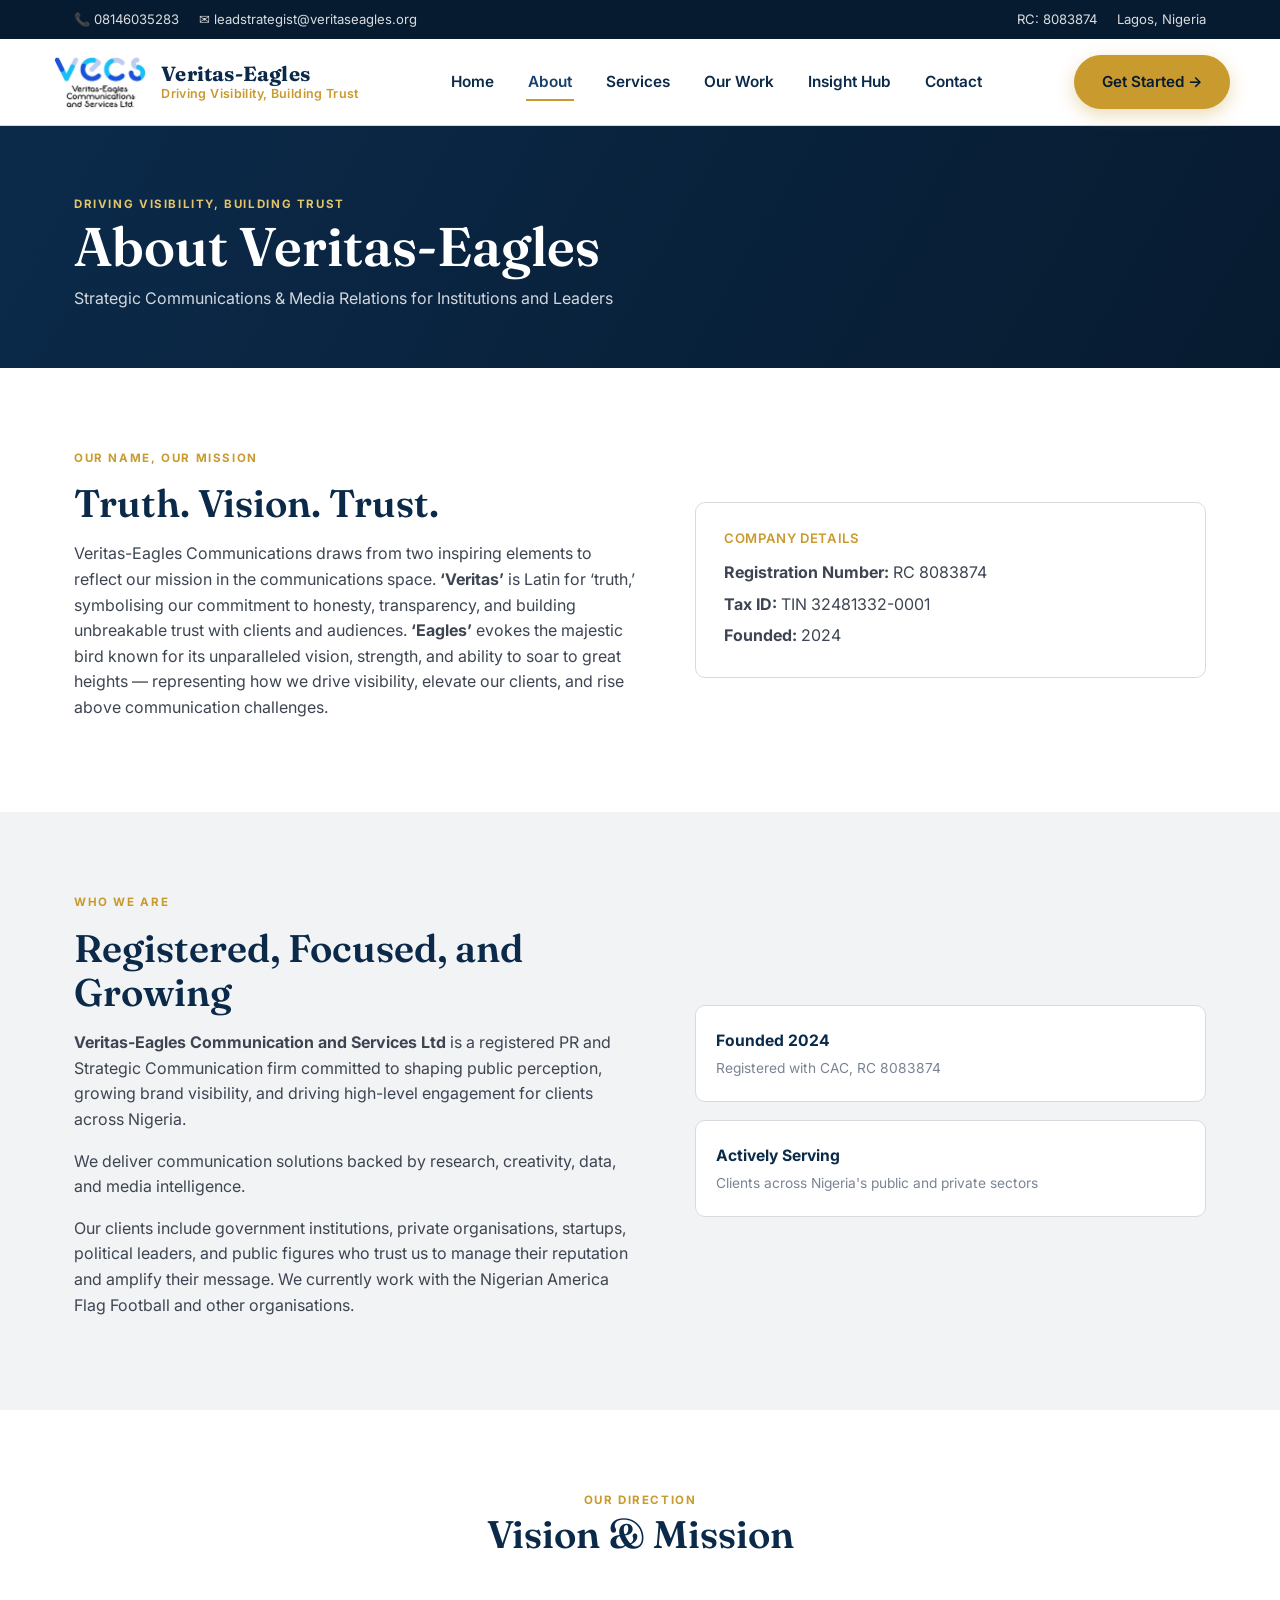
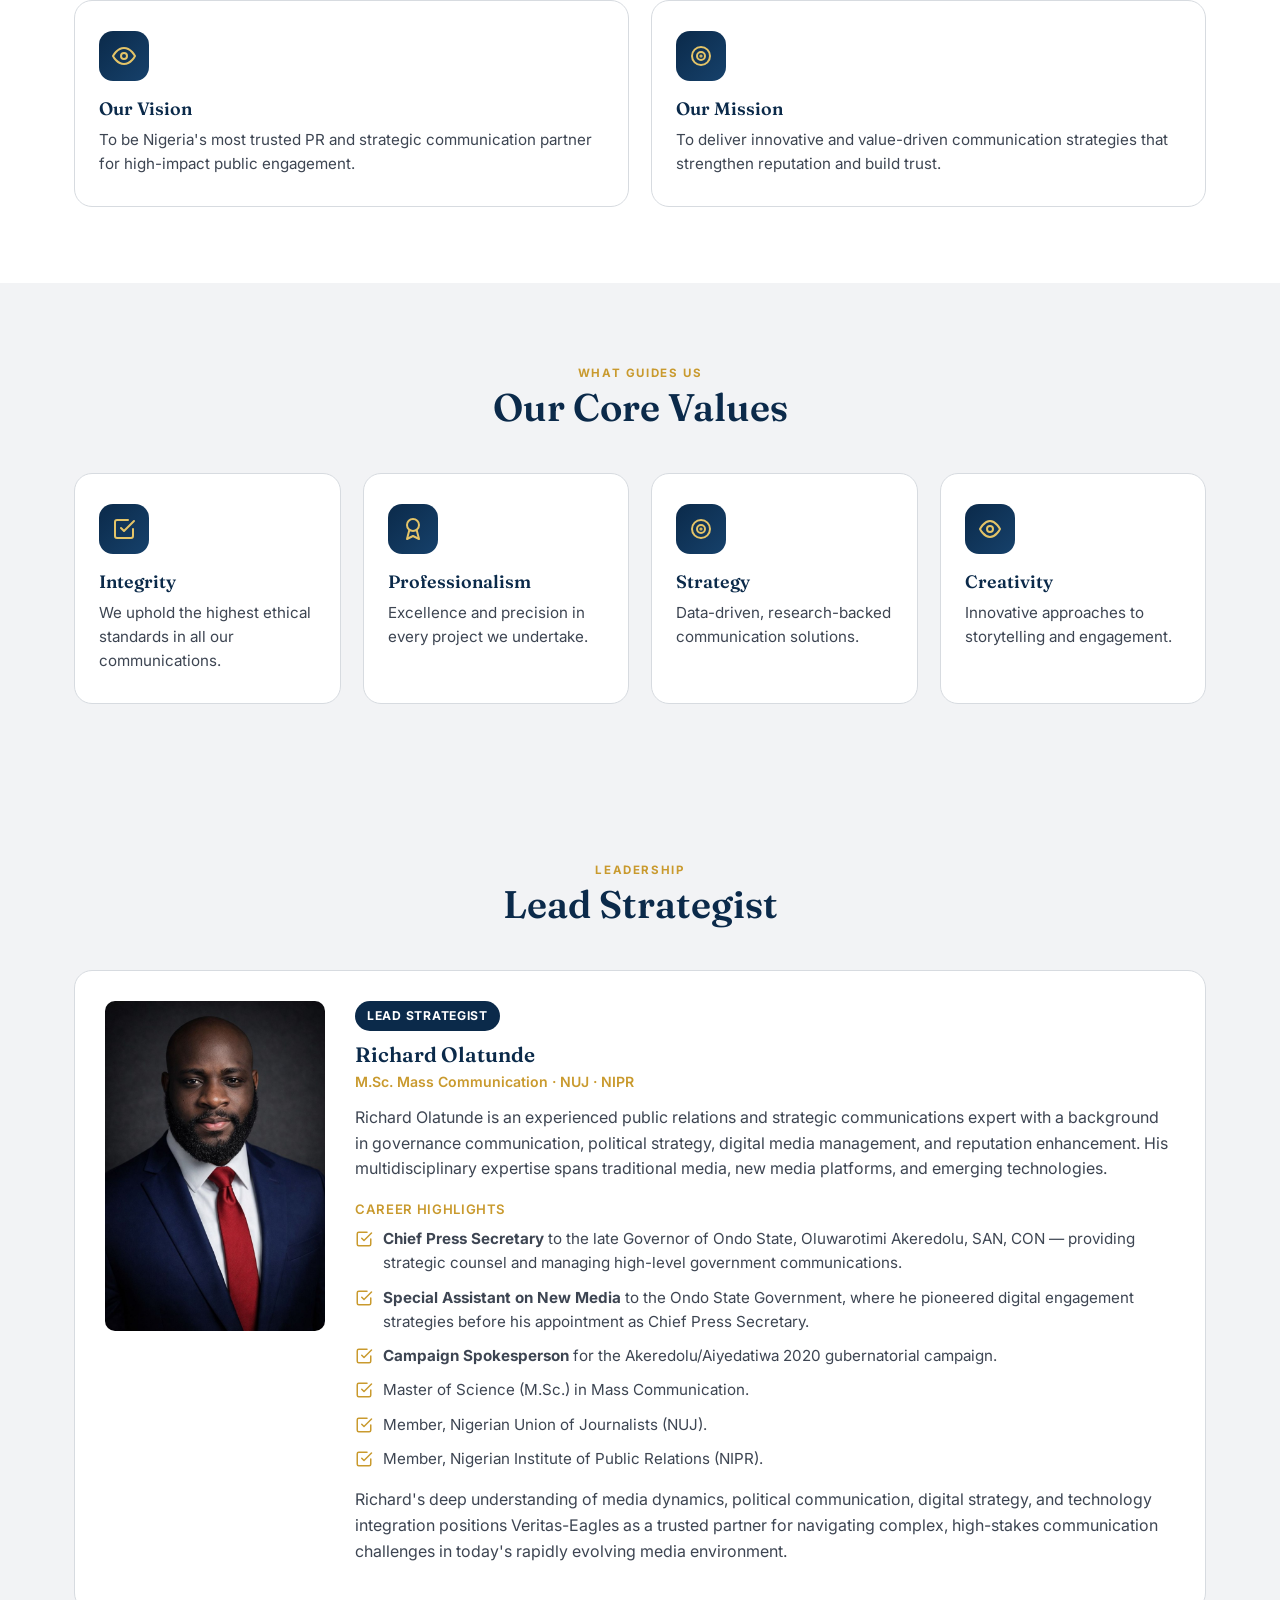
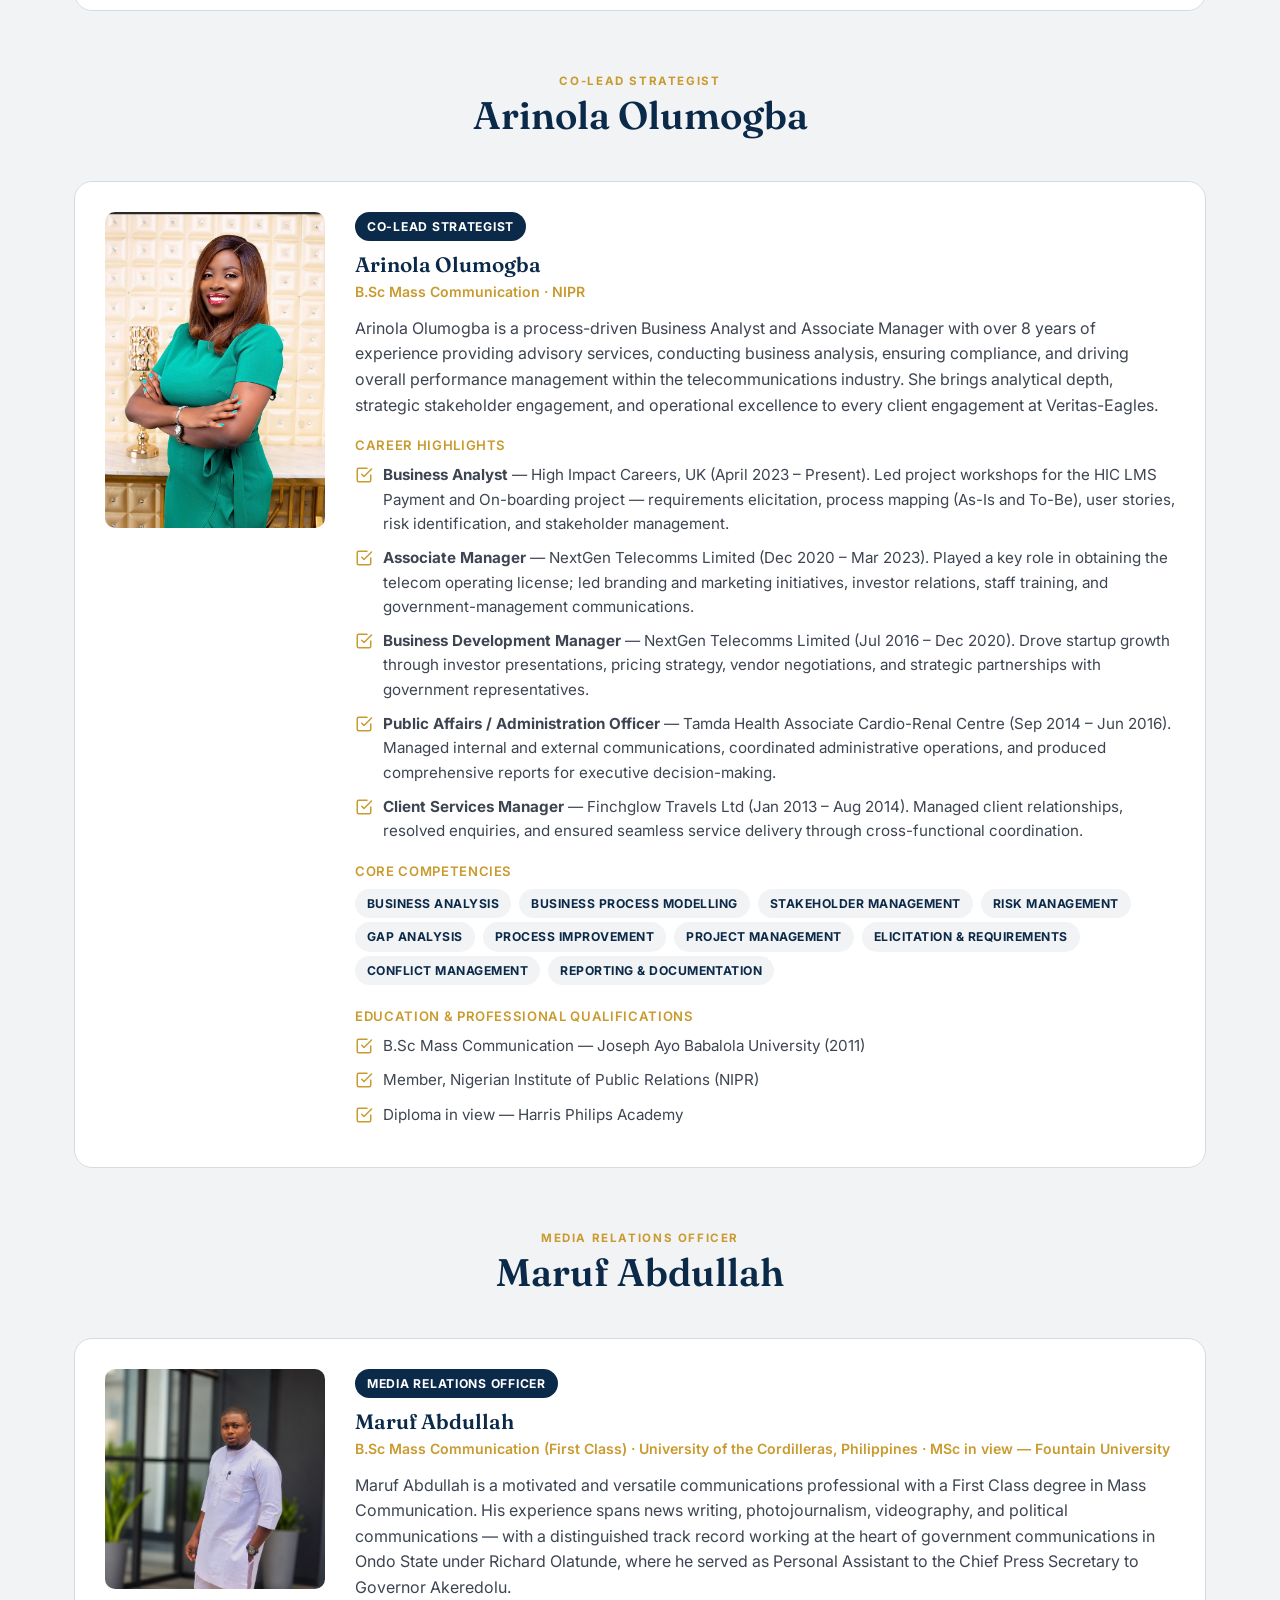
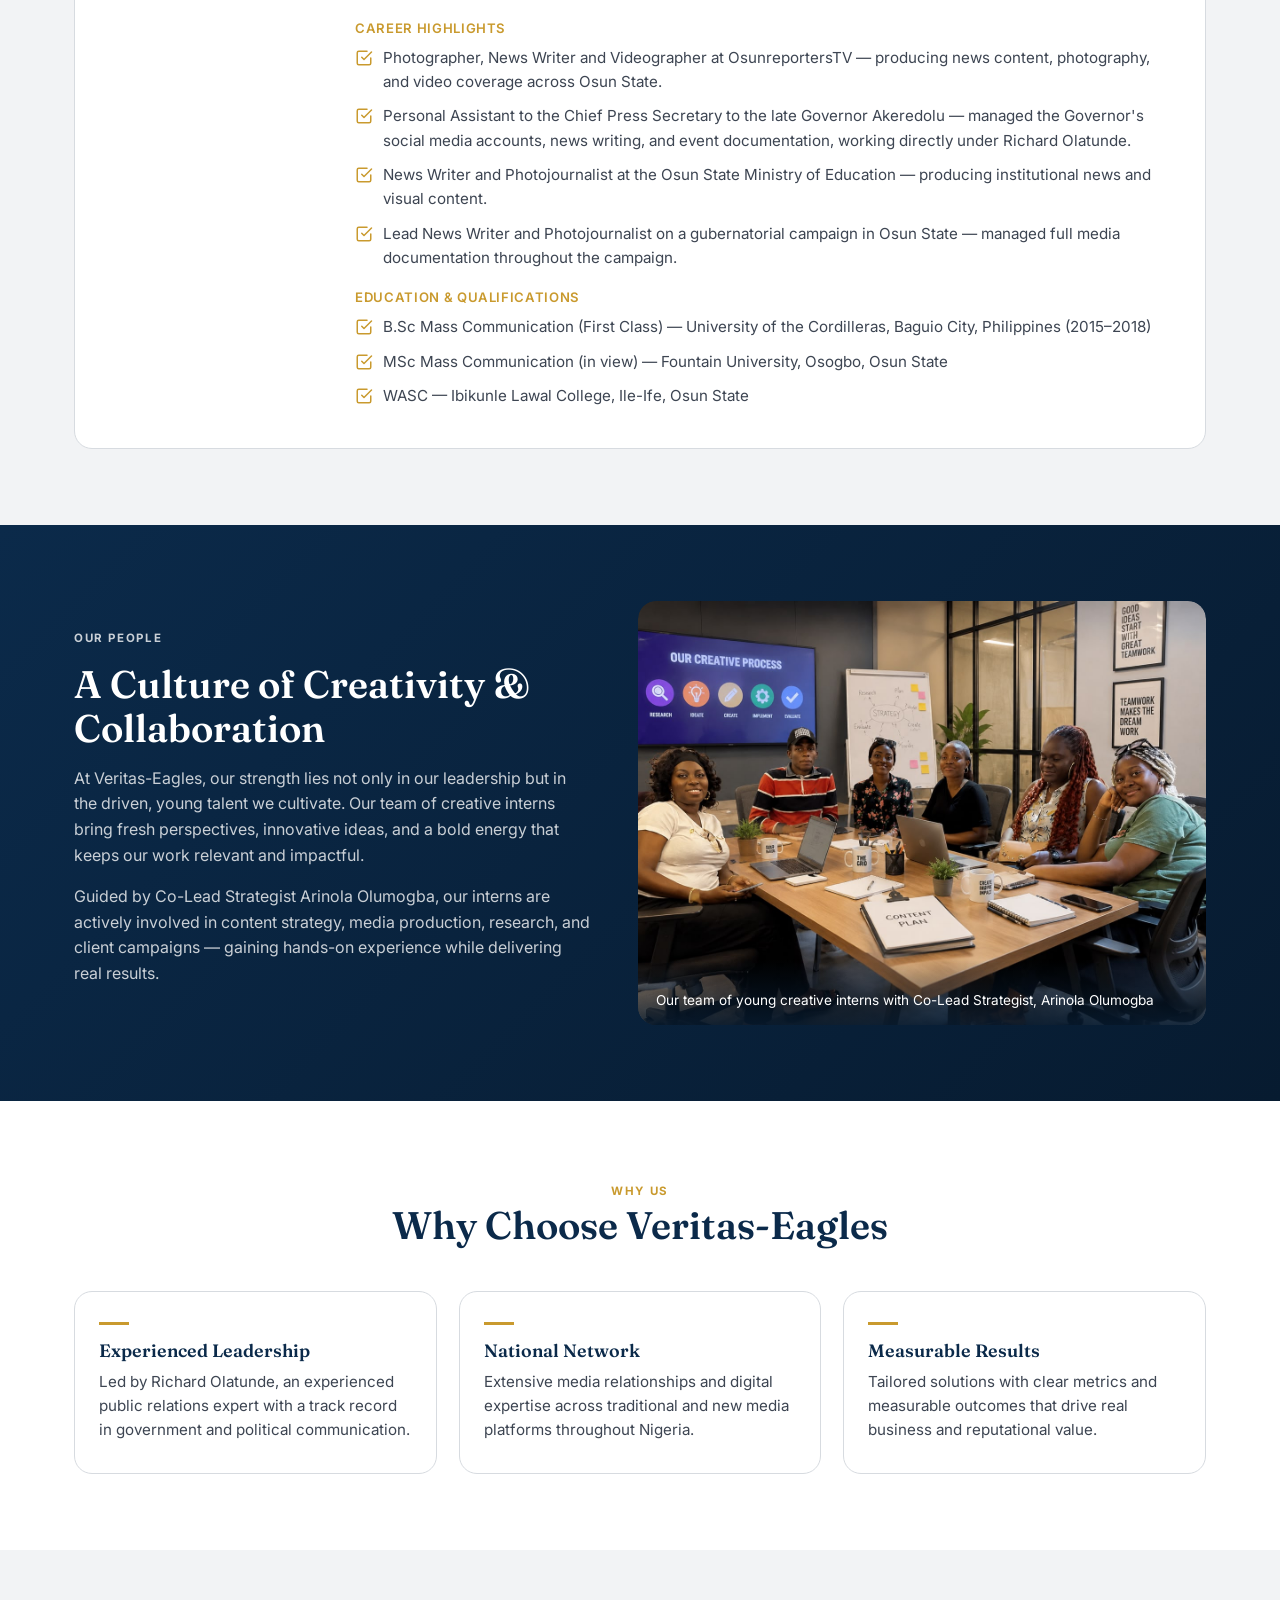
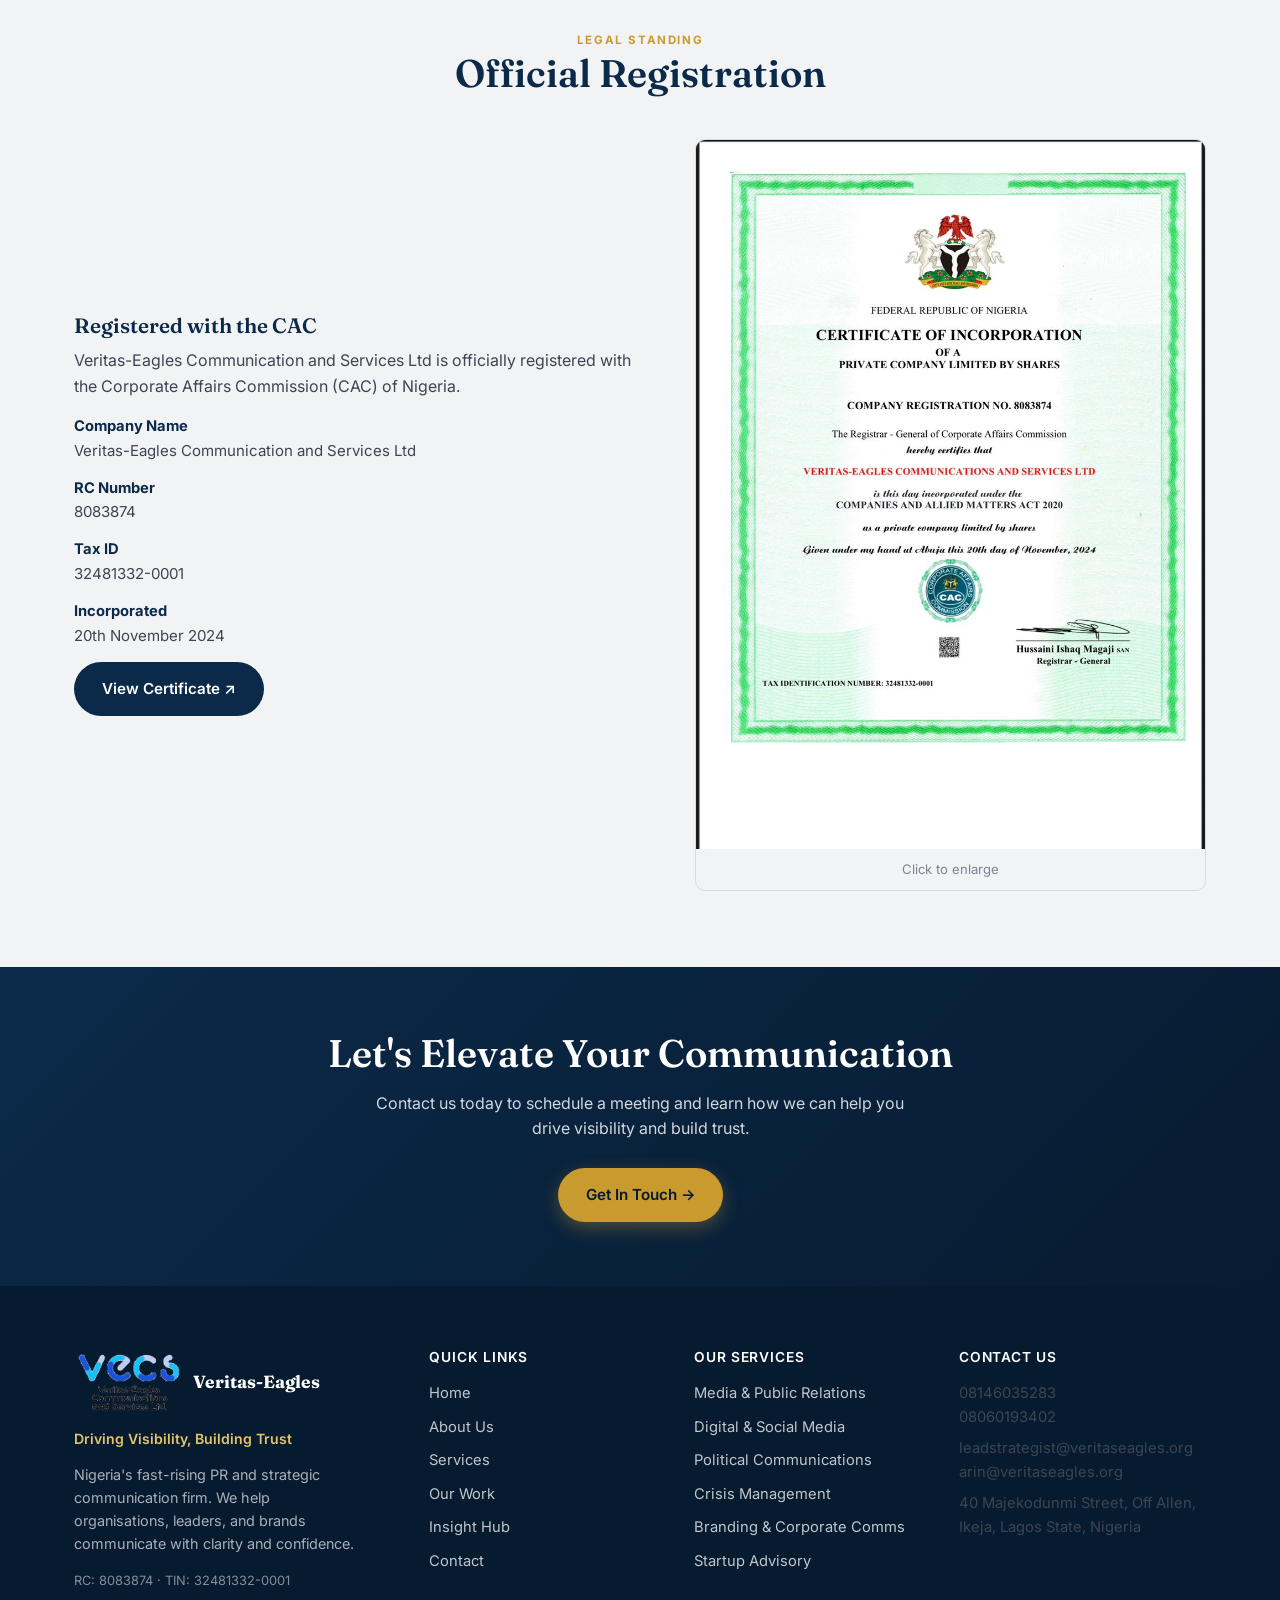
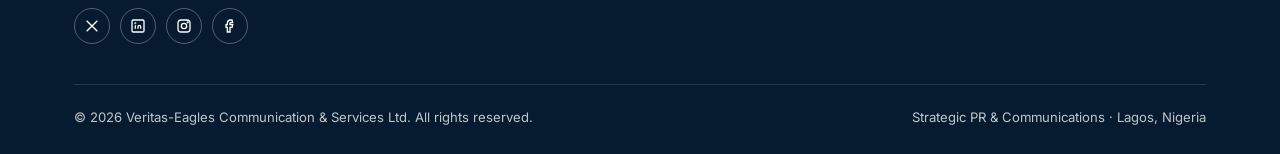
==== commit 5258da86: "update maruf display name" ====
--- a/about.html
+++ b/about.html
@@ -177,15 +177,15 @@
 
     <div class="section-head" style="margin-top:56px;">
       <p class="eyebrow">Co-Lead Strategist</p>
-      <h2>Arinola Olumogba Ajanaku</h2>
+      <h2>Arinola Olumogba</h2>
     </div>
     <div class="team-card">
-      <img src="images/arinola-headshot.jpg" alt="Arinola Olumogba Ajanaku, Co-Lead Strategist" onerror="this.src='images/headshot-placeholder.svg'">
+      <img src="images/arinola-headshot.jpg" alt="Arinola Olumogba, Co-Lead Strategist" onerror="this.src='images/headshot-placeholder.svg'">
       <div>
         <span class="role-label">Co-Lead Strategist</span>
-        <h3 style="margin-bottom:4px;">Ajanaku Arinola Ibironke</h3>
+        <h3 style="margin-bottom:4px;">Arinola Olumogba</h3>
         <div class="credentials">B.Sc Mass Communication &middot; NIPR</div>
-        <p>Arinola Olumogba Ajanaku is a process-driven Business Analyst and Associate Manager with over 8 years of experience providing advisory services, conducting business analysis, ensuring compliance, and driving overall performance management within the telecommunications industry. She brings analytical depth, strategic stakeholder engagement, and operational excellence to every client engagement at Veritas-Eagles.</p>
+        <p>Arinola Olumogba is a process-driven Business Analyst and Associate Manager with over 8 years of experience providing advisory services, conducting business analysis, ensuring compliance, and driving overall performance management within the telecommunications industry. She brings analytical depth, strategic stakeholder engagement, and operational excellence to every client engagement at Veritas-Eagles.</p>
         <h4 style="font-family:var(--font-body); text-transform:uppercase; letter-spacing:0.05em; font-size:0.82rem; color:var(--gold); margin:20px 0 10px;">Career Highlights</h4>
         <ul class="highlight-list">
           <li><svg viewBox="0 0 24 24" fill="none" stroke-width="2" stroke-linecap="round" stroke-linejoin="round"><path d="M9 11l3 3L22 4"/><path d="M21 12v7a2 2 0 0 1-2 2H5a2 2 0 0 1-2-2V5a2 2 0 0 1 2-2h11"/></svg><span><strong>Business Analyst</strong> &mdash; High Impact Careers, UK (April 2023 &ndash; Present). Led project workshops for the HIC LMS Payment and On-boarding project &mdash; requirements elicitation, process mapping (As-Is and To-Be), user stories, risk identification, and stakeholder management.</span></li>
@@ -209,15 +209,15 @@
 
     <div class="section-head" style="margin-top:56px;">
       <p class="eyebrow">Media Relations Officer</p>
-      <h2>Maruf Hassan Abdullah</h2>
+      <h2>Maruf Abdullah</h2>
     </div>
     <div class="team-card">
-      <img src="images/maruf-headshot.jpg" alt="Maruf Hassan Abdullah, Media Relations Officer" onerror="this.src='images/headshot-placeholder.svg'">
+      <img src="images/maruf-headshot.jpg" alt="Maruf Abdullah, Media Relations Officer" onerror="this.src='images/headshot-placeholder.svg'">
       <div>
         <span class="role-label">Media Relations Officer</span>
-        <h3 style="margin-bottom:4px;">Maruf Hassan Abdullah</h3>
+        <h3 style="margin-bottom:4px;">Maruf Abdullah</h3>
         <div class="credentials">B.Sc Mass Communication (First Class) &middot; University of the Cordilleras, Philippines &middot; MSc in view &mdash; Fountain University</div>
-        <p>Maruf Hassan Abdullah is a motivated and versatile communications professional with a First Class degree in Mass Communication. His experience spans news writing, photojournalism, videography, and political communications &mdash; with a distinguished track record working at the heart of government communications in Ondo State under Richard Olatunde, where he served as Personal Assistant to the Chief Press Secretary to Governor Akeredolu.</p>
+        <p>Maruf Abdullah is a motivated and versatile communications professional with a First Class degree in Mass Communication. His experience spans news writing, photojournalism, videography, and political communications &mdash; with a distinguished track record working at the heart of government communications in Ondo State under Richard Olatunde, where he served as Personal Assistant to the Chief Press Secretary to Governor Akeredolu.</p>
         <h4 style="font-family:var(--font-body); text-transform:uppercase; letter-spacing:0.05em; font-size:0.82rem; color:var(--gold); margin:20px 0 10px;">Career Highlights</h4>
         <ul class="highlight-list">
           <li><svg viewBox="0 0 24 24" fill="none" stroke-width="2" stroke-linecap="round" stroke-linejoin="round"><path d="M9 11l3 3L22 4"/><path d="M21 12v7a2 2 0 0 1-2 2H5a2 2 0 0 1-2-2V5a2 2 0 0 1 2-2h11"/></svg><span>Photographer, News Writer and Videographer at OsunreportersTV &mdash; producing news content, photography, and video coverage across Osun State.</span></li>
@@ -242,7 +242,7 @@
       <p class="eyebrow">Our People</p>
       <h2>A Culture of Creativity &amp; Collaboration</h2>
       <p>At Veritas-Eagles, our strength lies not only in our leadership but in the driven, young talent we cultivate. Our team of creative interns bring fresh perspectives, innovative ideas, and a bold energy that keeps our work relevant and impactful.</p>
-      <p>Guided by Co-Lead Strategist Arinola Olumogba Ajanaku, our interns are actively involved in content strategy, media production, research, and client campaigns &mdash; gaining hands-on experience while delivering real results.</p>
+      <p>Guided by Co-Lead Strategist Arinola Olumogba, our interns are actively involved in content strategy, media production, research, and client campaigns &mdash; gaining hands-on experience while delivering real results.</p>
     </div>
     <div class="culture-figure">
       <img src="images/team-photo.jpg" alt="Veritas-Eagles creative team" onerror="this.src='images/headshot-placeholder.svg'">
@@ -314,4 +314,4 @@
 <script src="js/main.js"></script>
 <script src="js/footer.js"></script>
 </body>
-</html>
+</html>
